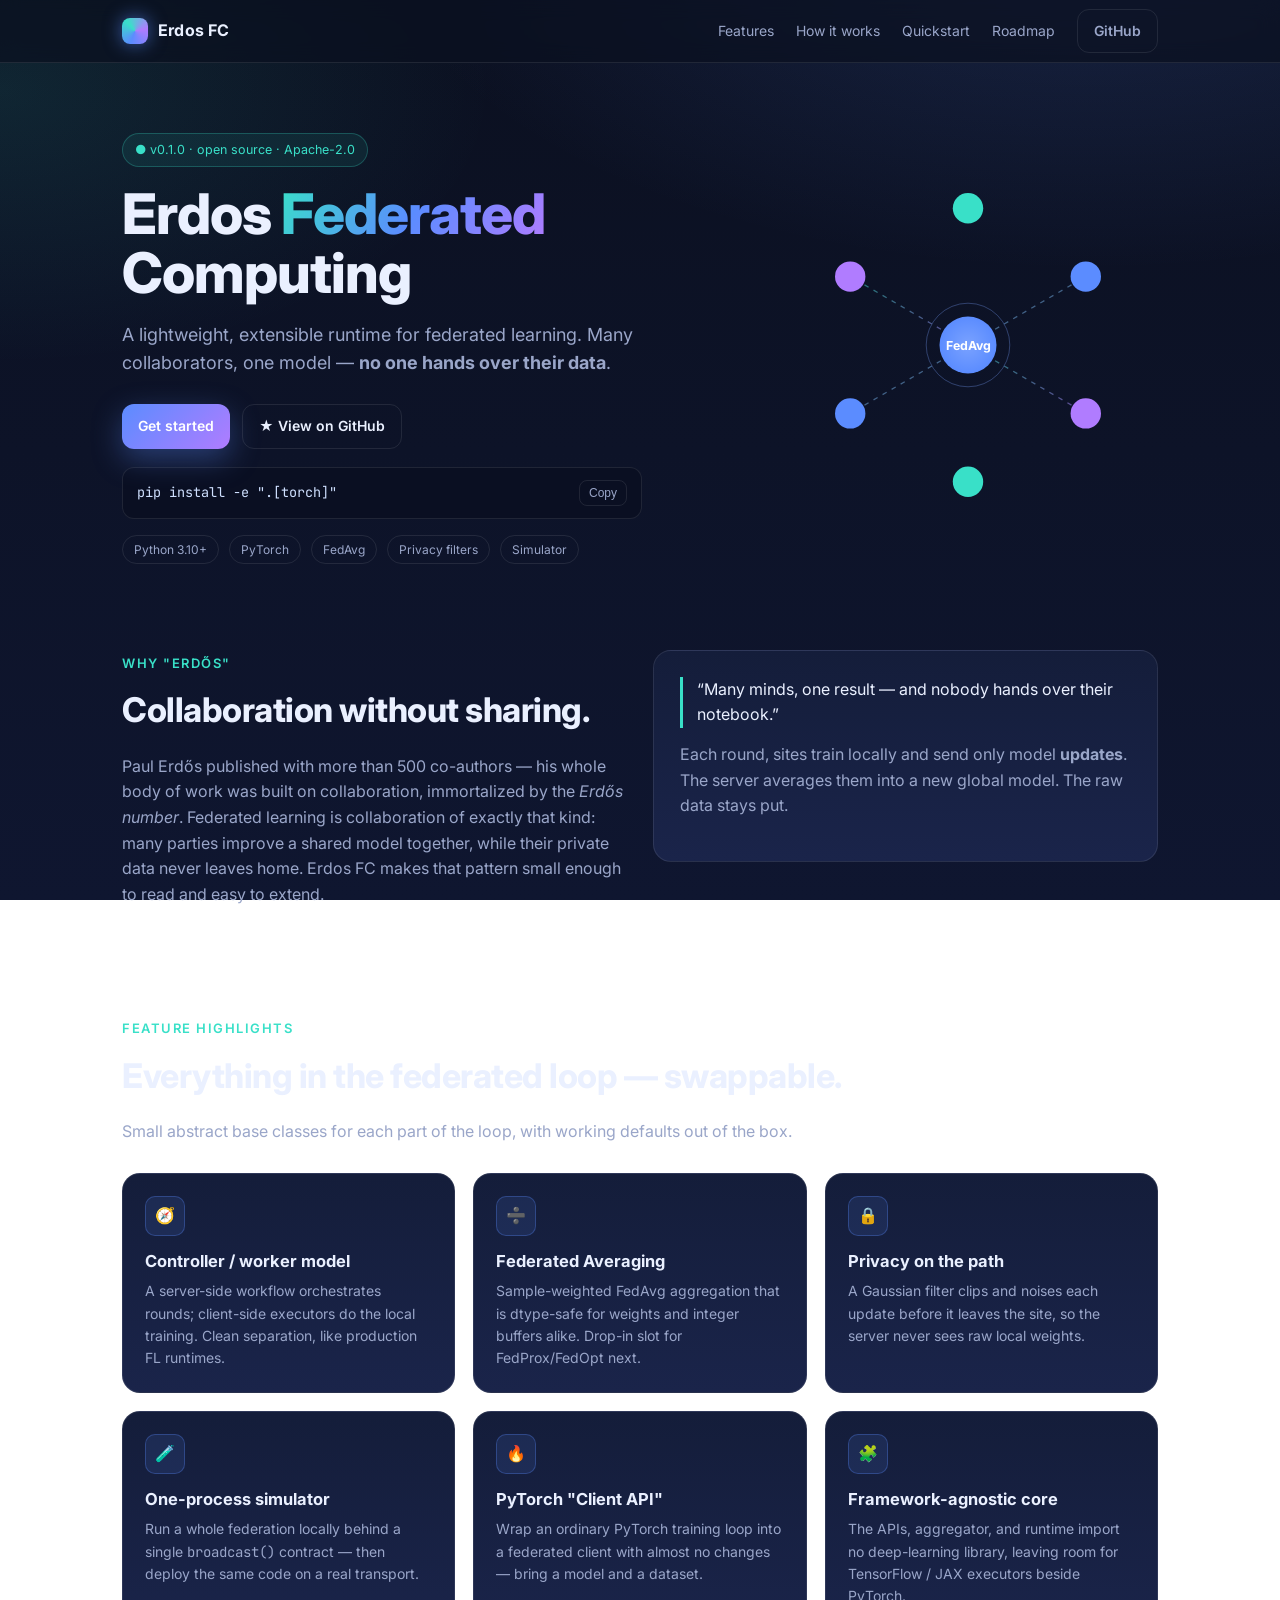
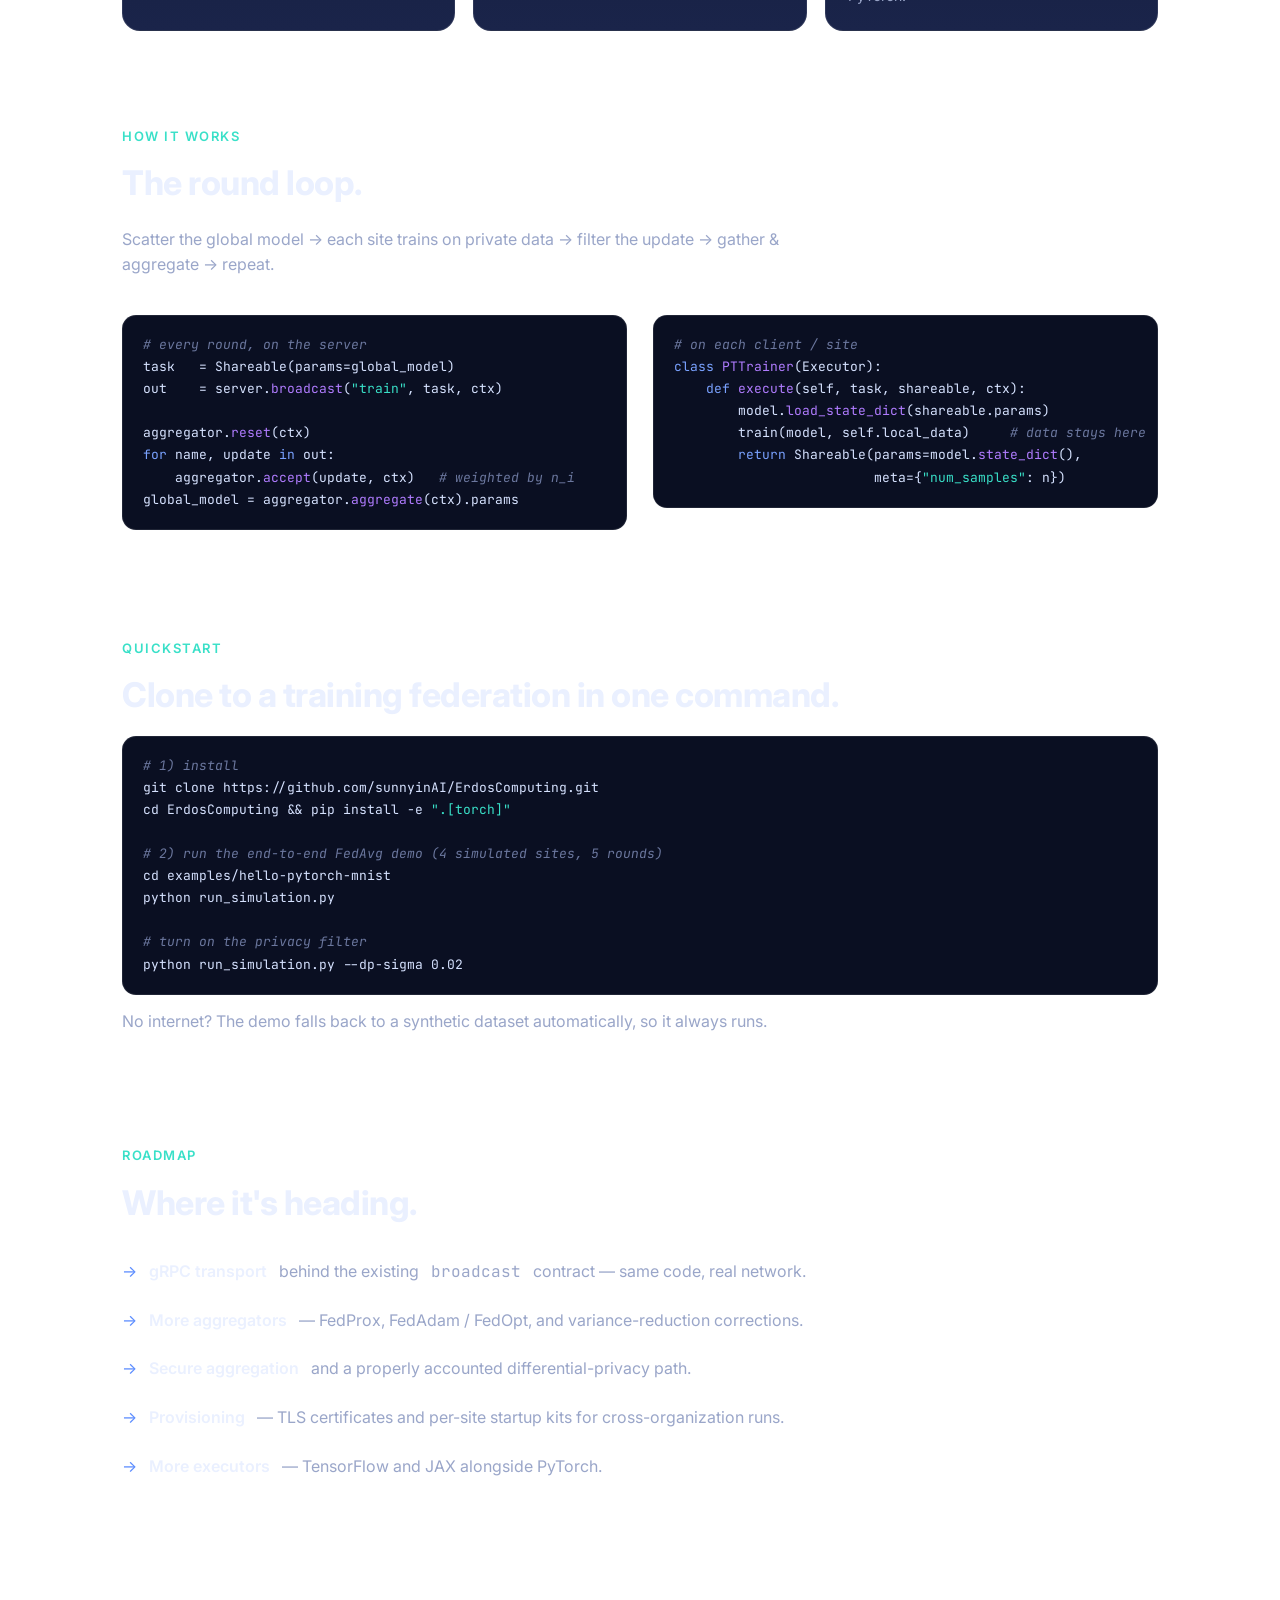
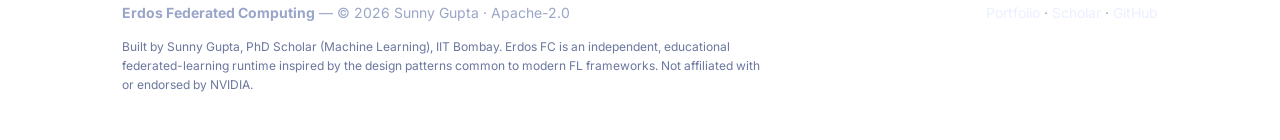
==== web/index.html @ 253ec5e4 "Erdos Federated Computing 0.1.0" ====
<!DOCTYPE html>
<html lang="en">
<head>
<meta charset="utf-8">
<meta name="viewport" content="width=device-width, initial-scale=1">
<title>Erdos Federated Computing — many collaborators, one model, no shared data</title>
<meta name="description" content="Erdos Federated Computing (EFC): a lightweight, extensible runtime for federated learning. By Sunny Gupta.">
<link rel="preconnect" href="https://fonts.googleapis.com">
<link rel="preconnect" href="https://fonts.gstatic.com" crossorigin>
<link href="https://fonts.googleapis.com/css2?family=Inter:wght@300;400;500;600;700;800&family=JetBrains+Mono:wght@400;500&display=swap" rel="stylesheet">
<style>
  :root{
    --bg:#0b1020; --bg2:#0f1630; --panel:#141d3a; --panel2:#1a244a;
    --ink:#eaf0ff; --muted:#9aa6c9; --line:rgba(255,255,255,.09);
    --accent:#5b8cff; --accent2:#39e0c8; --accent3:#b07cff;
    --radius:18px; --maxw:1080px;
  }
  *{box-sizing:border-box}
  html{scroll-behavior:smooth}
  body{
    margin:0; font-family:Inter,system-ui,-apple-system,Segoe UI,Roboto,sans-serif;
    color:var(--ink); line-height:1.6;
    background:
      radial-gradient(1200px 600px at 85% -10%, rgba(91,140,255,.18), transparent 60%),
      radial-gradient(900px 500px at 0% 10%, rgba(57,224,200,.10), transparent 55%),
      linear-gradient(180deg,var(--bg),var(--bg2));
    background-attachment:fixed;
  }
  a{color:inherit;text-decoration:none}
  .wrap{max-width:var(--maxw);margin:0 auto;padding:0 22px}
  code,kbd,pre{font-family:"JetBrains Mono",ui-monospace,SFMono-Regular,Menlo,monospace}

  /* nav */
  nav{position:sticky;top:0;z-index:20;backdrop-filter:blur(10px);
      background:rgba(11,16,32,.7);border-bottom:1px solid var(--line)}
  .nav{display:flex;align-items:center;justify-content:space-between;height:62px}
  .brand{display:flex;align-items:center;gap:10px;font-weight:700;letter-spacing:.2px}
  .brand .dot{width:26px;height:26px;border-radius:8px;
     background:conic-gradient(from 200deg,var(--accent),var(--accent2),var(--accent3),var(--accent));
     box-shadow:0 0 18px rgba(91,140,255,.6)}
  .nav-links{display:flex;gap:22px;align-items:center;font-size:14px;color:var(--muted)}
  .nav-links a:hover{color:var(--ink)}
  .btn{display:inline-flex;align-items:center;gap:8px;padding:10px 16px;border-radius:12px;
     font-weight:600;font-size:14px;border:1px solid var(--line);transition:.18s;cursor:pointer}
  .btn.primary{background:linear-gradient(135deg,var(--accent),var(--accent3));border:none;color:#fff;
     box-shadow:0 10px 30px rgba(91,140,255,.35)}
  .btn.primary:hover{transform:translateY(-1px)}
  .btn.ghost:hover{background:var(--panel)}

  /* hero */
  header.hero{padding:70px 0 40px}
  .hero-grid{display:grid;grid-template-columns:1.15fr .85fr;gap:40px;align-items:center}
  .pill{display:inline-flex;align-items:center;gap:8px;font-size:12.5px;color:var(--accent2);
     background:rgba(57,224,200,.08);border:1px solid rgba(57,224,200,.25);padding:6px 12px;border-radius:999px}
  h1{font-size:clamp(34px,5.2vw,56px);line-height:1.05;margin:18px 0 10px;font-weight:800;letter-spacing:-1px}
  h1 .grad{background:linear-gradient(120deg,var(--accent2),var(--accent),var(--accent3));
     -webkit-background-clip:text;background-clip:text;color:transparent}
  .lede{font-size:18px;color:var(--muted);max-width:560px}
  .cta{display:flex;gap:12px;flex-wrap:wrap;margin:26px 0 18px}
  .install{display:flex;align-items:center;justify-content:space-between;gap:12px;
     background:#0a0f22;border:1px solid var(--line);border-radius:12px;padding:12px 14px;max-width:520px}
  .install code{color:#cfe0ff;font-size:13.5px}
  .install .copy{font-size:12px;color:var(--muted);border:1px solid var(--line);border-radius:8px;
     padding:5px 9px;cursor:pointer;background:transparent}
  .install .copy:hover{color:var(--ink);background:var(--panel)}
  .badges{display:flex;gap:10px;margin-top:16px;flex-wrap:wrap}
  .badge{font-size:12px;color:var(--muted);border:1px solid var(--line);border-radius:999px;padding:4px 11px}

  /* hero figure */
  .figure{position:relative;aspect-ratio:1/1;max-width:380px;margin-left:auto;width:100%}
  .figure svg{width:100%;height:100%}
  .node-c{fill:var(--accent)}
  .pulse{transform-origin:center;animation:pulse 3.2s ease-in-out infinite}
  @keyframes pulse{0%,100%{opacity:.35}50%{opacity:1}}
  .edge{stroke:url(#eg);stroke-width:1.4;opacity:.5;stroke-dasharray:5 6;animation:flow 7s linear infinite}
  @keyframes flow{to{stroke-dashoffset:-110}}

  /* sections */
  section{padding:46px 0}
  .eyebrow{color:var(--accent2);font-weight:600;font-size:13px;letter-spacing:1.5px;text-transform:uppercase}
  h2{font-size:clamp(24px,3.4vw,34px);margin:8px 0 6px;font-weight:750;letter-spacing:-.5px}
  .sub{color:var(--muted);max-width:680px}

  .grid{display:grid;grid-template-columns:repeat(3,1fr);gap:18px;margin-top:28px}
  .card{background:linear-gradient(180deg,var(--panel),var(--panel2));border:1px solid var(--line);
     border-radius:var(--radius);padding:22px;transition:.18s}
  .card:hover{transform:translateY(-3px);border-color:rgba(91,140,255,.4)}
  .card .ic{width:40px;height:40px;border-radius:10px;display:grid;place-items:center;margin-bottom:12px;
     background:rgba(91,140,255,.12);border:1px solid rgba(91,140,255,.3)}
  .card h3{margin:0 0 6px;font-size:16.5px}
  .card p{margin:0;color:var(--muted);font-size:14px}

  pre{background:#0a0f22;border:1px solid var(--line);border-radius:14px;padding:18px 20px;overflow:auto;
     font-size:13px;line-height:1.7;color:#d6e2ff}
  .tok-k{color:#7aa2ff}.tok-s{color:#39e0c8}.tok-c{color:#6b779e;font-style:italic}.tok-f{color:#b07cff}

  .two{display:grid;grid-template-columns:1fr 1fr;gap:26px;align-items:start}
  .why{background:linear-gradient(180deg,var(--panel),var(--panel2));border:1px solid var(--line);
     border-radius:var(--radius);padding:26px}
  .why blockquote{margin:0;border-left:3px solid var(--accent2);padding-left:14px;color:var(--ink);font-size:16px}

  ul.road{list-style:none;padding:0;margin:18px 0 0}
  ul.road li{padding:11px 0;border-bottom:1px solid var(--line);color:var(--muted);display:flex;gap:12px}
  ul.road li b{color:var(--ink);font-weight:600}
  ul.road li::before{content:"→";color:var(--accent)}

  footer{border-top:1px solid var(--line);padding:34px 0;margin-top:30px;color:var(--muted);font-size:14px}
  .foot{display:flex;justify-content:space-between;gap:18px;flex-wrap:wrap;align-items:center}
  .foot a{color:var(--ink);border-bottom:1px solid transparent}
  .foot a:hover{border-color:var(--accent)}
  .disclaimer{font-size:12px;color:#6b779e;margin-top:12px;max-width:640px}

  @media(max-width:820px){
    .hero-grid{grid-template-columns:1fr}.figure{order:-1;max-width:300px;margin:0 auto}
    .grid{grid-template-columns:1fr 1fr}.two{grid-template-columns:1fr}.nav-links a:not(.btn){display:none}
  }
  @media(max-width:520px){.grid{grid-template-columns:1fr}}
</style>
</head>
<body>

<nav><div class="wrap nav">
  <a class="brand" href="#top"><span class="dot"></span> Erdos&nbsp;FC</a>
  <div class="nav-links">
    <a href="#features">Features</a>
    <a href="#how">How it works</a>
    <a href="#start">Quickstart</a>
    <a href="#roadmap">Roadmap</a>
    <a class="btn ghost" href="https://github.com/sunnyinAI/ErdosComputing" target="_blank" rel="noopener">GitHub</a>
  </div>
</div></nav>

<a id="top"></a>
<header class="hero"><div class="wrap hero-grid">
  <div>
    <span class="pill">● v0.1.0 · open source · Apache-2.0</span>
    <h1>Erdos <span class="grad">Federated</span> Computing</h1>
    <p class="lede">A lightweight, extensible runtime for federated learning.
       Many collaborators, one model — <strong>no one hands over their data</strong>.</p>
    <div class="cta">
      <a class="btn primary" href="#start">Get started</a>
      <a class="btn ghost" href="https://github.com/sunnyinAI/ErdosComputing" target="_blank" rel="noopener">★ View on GitHub</a>
    </div>
    <div class="install">
      <code id="cmd">pip install -e ".[torch]"</code>
      <button class="copy" onclick="copyCmd()">Copy</button>
    </div>
    <div class="badges">
      <span class="badge">Python 3.10+</span>
      <span class="badge">PyTorch</span>
      <span class="badge">FedAvg</span>
      <span class="badge">Privacy filters</span>
      <span class="badge">Simulator</span>
    </div>
  </div>

  <div class="figure" aria-hidden="true">
    <svg viewBox="0 0 400 400">
      <defs>
        <linearGradient id="eg" x1="0" y1="0" x2="1" y2="1">
          <stop offset="0" stop-color="#39e0c8"/><stop offset="1" stop-color="#b07cff"/>
        </linearGradient>
        <radialGradient id="srv" cx="50%" cy="50%" r="50%">
          <stop offset="0" stop-color="#7aa2ff"/><stop offset="1" stop-color="#5b8cff"/>
        </radialGradient>
      </defs>
      <!-- edges from clients to server -->
      <g class="edges">
        <line class="edge" x1="200" y1="200" x2="200" y2="56"/>
        <line class="edge" x1="200" y1="200" x2="324" y2="128"/>
        <line class="edge" x1="200" y1="200" x2="324" y2="272"/>
        <line class="edge" x1="200" y1="200" x2="200" y2="344"/>
        <line class="edge" x1="200" y1="200" x2="76"  y2="272"/>
        <line class="edge" x1="200" y1="200" x2="76"  y2="128"/>
      </g>
      <!-- client nodes -->
      <g>
        <circle class="pulse" cx="200" cy="56"  r="16" fill="#39e0c8"/>
        <circle class="pulse" cx="324" cy="128" r="16" fill="#5b8cff" style="animation-delay:.5s"/>
        <circle class="pulse" cx="324" cy="272" r="16" fill="#b07cff" style="animation-delay:1s"/>
        <circle class="pulse" cx="200" cy="344" r="16" fill="#39e0c8" style="animation-delay:1.5s"/>
        <circle class="pulse" cx="76"  cy="272" r="16" fill="#5b8cff" style="animation-delay:2s"/>
        <circle class="pulse" cx="76"  cy="128" r="16" fill="#b07cff" style="animation-delay:2.5s"/>
      </g>
      <!-- server node -->
      <circle cx="200" cy="200" r="30" fill="url(#srv)"/>
      <circle cx="200" cy="200" r="44" fill="none" stroke="#7aa2ff" stroke-opacity=".35"/>
      <text x="200" y="205" text-anchor="middle" font-size="13" fill="#fff" font-family="Inter" font-weight="700">FedAvg</text>
    </svg>
  </div>
</div></header>

<section id="why"><div class="wrap two">
  <div>
    <span class="eyebrow">Why "Erdős"</span>
    <h2>Collaboration without sharing.</h2>
    <p class="sub">Paul Erdős published with more than 500 co-authors — his whole
    body of work was built on collaboration, immortalized by the <em>Erdős
    number</em>. Federated learning is collaboration of exactly that kind:
    many parties improve a shared model together, while their private data never
    leaves home. Erdos&nbsp;FC makes that pattern small enough to read and easy
    to extend.</p>
  </div>
  <div class="why">
    <blockquote>“Many minds, one result — and nobody hands over their notebook.”</blockquote>
    <p class="sub" style="margin-top:14px">Each round, sites train locally and send
    only model <strong>updates</strong>. The server averages them into a new
    global model. The raw data stays put.</p>
  </div>
</div></section>

<section id="features"><div class="wrap">
  <span class="eyebrow">Feature highlights</span>
  <h2>Everything in the federated loop — swappable.</h2>
  <p class="sub">Small abstract base classes for each part of the loop, with working defaults out of the box.</p>
  <div class="grid">
    <div class="card"><div class="ic">🧭</div><h3>Controller / worker model</h3>
      <p>A server-side workflow orchestrates rounds; client-side executors do the local training. Clean separation, like production FL runtimes.</p></div>
    <div class="card"><div class="ic">➗</div><h3>Federated Averaging</h3>
      <p>Sample-weighted FedAvg aggregation that is dtype-safe for weights and integer buffers alike. Drop-in slot for FedProx/FedOpt next.</p></div>
    <div class="card"><div class="ic">🔒</div><h3>Privacy on the path</h3>
      <p>A Gaussian filter clips and noises each update before it leaves the site, so the server never sees raw local weights.</p></div>
    <div class="card"><div class="ic">🧪</div><h3>One-process simulator</h3>
      <p>Run a whole federation locally behind a single <code>broadcast()</code> contract — then deploy the same code on a real transport.</p></div>
    <div class="card"><div class="ic">🔥</div><h3>PyTorch "Client API"</h3>
      <p>Wrap an ordinary PyTorch training loop into a federated client with almost no changes — bring a model and a dataset.</p></div>
    <div class="card"><div class="ic">🧩</div><h3>Framework-agnostic core</h3>
      <p>The APIs, aggregator, and runtime import no deep-learning library, leaving room for TensorFlow / JAX executors beside PyTorch.</p></div>
  </div>
</div></section>

<section id="how"><div class="wrap">
  <span class="eyebrow">How it works</span>
  <h2>The round loop.</h2>
  <p class="sub">Scatter the global model → each site trains on private data → filter the update → gather &amp; aggregate → repeat.</p>
  <div class="two" style="margin-top:24px">
    <pre><span class="tok-c"># every round, on the server</span>
task   = Shareable(params=global_model)
out    = server.<span class="tok-f">broadcast</span>(<span class="tok-s">"train"</span>, task, ctx)

aggregator.<span class="tok-f">reset</span>(ctx)
<span class="tok-k">for</span> name, update <span class="tok-k">in</span> out:
    aggregator.<span class="tok-f">accept</span>(update, ctx)   <span class="tok-c"># weighted by n_i</span>
global_model = aggregator.<span class="tok-f">aggregate</span>(ctx).params</pre>
    <pre><span class="tok-c"># on each client / site</span>
<span class="tok-k">class</span> <span class="tok-f">PTTrainer</span>(Executor):
    <span class="tok-k">def</span> <span class="tok-f">execute</span>(self, task, shareable, ctx):
        model.<span class="tok-f">load_state_dict</span>(shareable.params)
        train(model, self.local_data)     <span class="tok-c"># data stays here</span>
        <span class="tok-k">return</span> Shareable(params=model.<span class="tok-f">state_dict</span>(),
                         meta={<span class="tok-s">"num_samples"</span>: n})</pre>
  </div>
</div></section>

<section id="start"><div class="wrap">
  <span class="eyebrow">Quickstart</span>
  <h2>Clone to a training federation in one command.</h2>
  <pre><span class="tok-c"># 1) install</span>
git clone https://github.com/sunnyinAI/ErdosComputing.git
cd ErdosComputing && pip install -e <span class="tok-s">".[torch]"</span>

<span class="tok-c"># 2) run the end-to-end FedAvg demo (4 simulated sites, 5 rounds)</span>
cd examples/hello-pytorch-mnist
python run_simulation.py

<span class="tok-c"># turn on the privacy filter</span>
python run_simulation.py --dp-sigma 0.02</pre>
  <p class="sub" style="margin-top:14px">No internet? The demo falls back to a synthetic dataset automatically, so it always runs.</p>
</div></section>

<section id="roadmap"><div class="wrap">
  <span class="eyebrow">Roadmap</span>
  <h2>Where it's heading.</h2>
  <ul class="road">
    <li><b>gRPC transport</b> behind the existing <code>broadcast</code> contract — same code, real network.</li>
    <li><b>More aggregators</b> — FedProx, FedAdam / FedOpt, and variance-reduction corrections.</li>
    <li><b>Secure aggregation</b> and a properly accounted differential-privacy path.</li>
    <li><b>Provisioning</b> — TLS certificates and per-site startup kits for cross-organization runs.</li>
    <li><b>More executors</b> — TensorFlow and JAX alongside PyTorch.</li>
  </ul>
</div></section>

<footer><div class="wrap">
  <div class="foot">
    <div><strong>Erdos Federated Computing</strong> — © 2026 Sunny Gupta · Apache-2.0</div>
    <div>
      <a href="https://sunnyinai.github.io" target="_blank" rel="noopener">Portfolio</a> ·
      <a href="https://scholar.google.com/citations?user=-I-B6DgAAAAJ&hl=en" target="_blank" rel="noopener">Scholar</a> ·
      <a href="https://github.com/sunnyinAI" target="_blank" rel="noopener">GitHub</a>
    </div>
  </div>
  <p class="disclaimer">Built by Sunny Gupta, PhD Scholar (Machine Learning), IIT Bombay.
  Erdos&nbsp;FC is an independent, educational federated-learning runtime inspired by the
  design patterns common to modern FL frameworks. Not affiliated with or endorsed by NVIDIA.</p>
</div></footer>

<script>
  function copyCmd(){
    var t=document.getElementById('cmd').innerText;
    navigator.clipboard&&navigator.clipboard.writeText(t);
    var b=event.target; var o=b.innerText; b.innerText='Copied ✓';
    setTimeout(function(){b.innerText=o;},1400);
  }
</script>
</body>
</html>
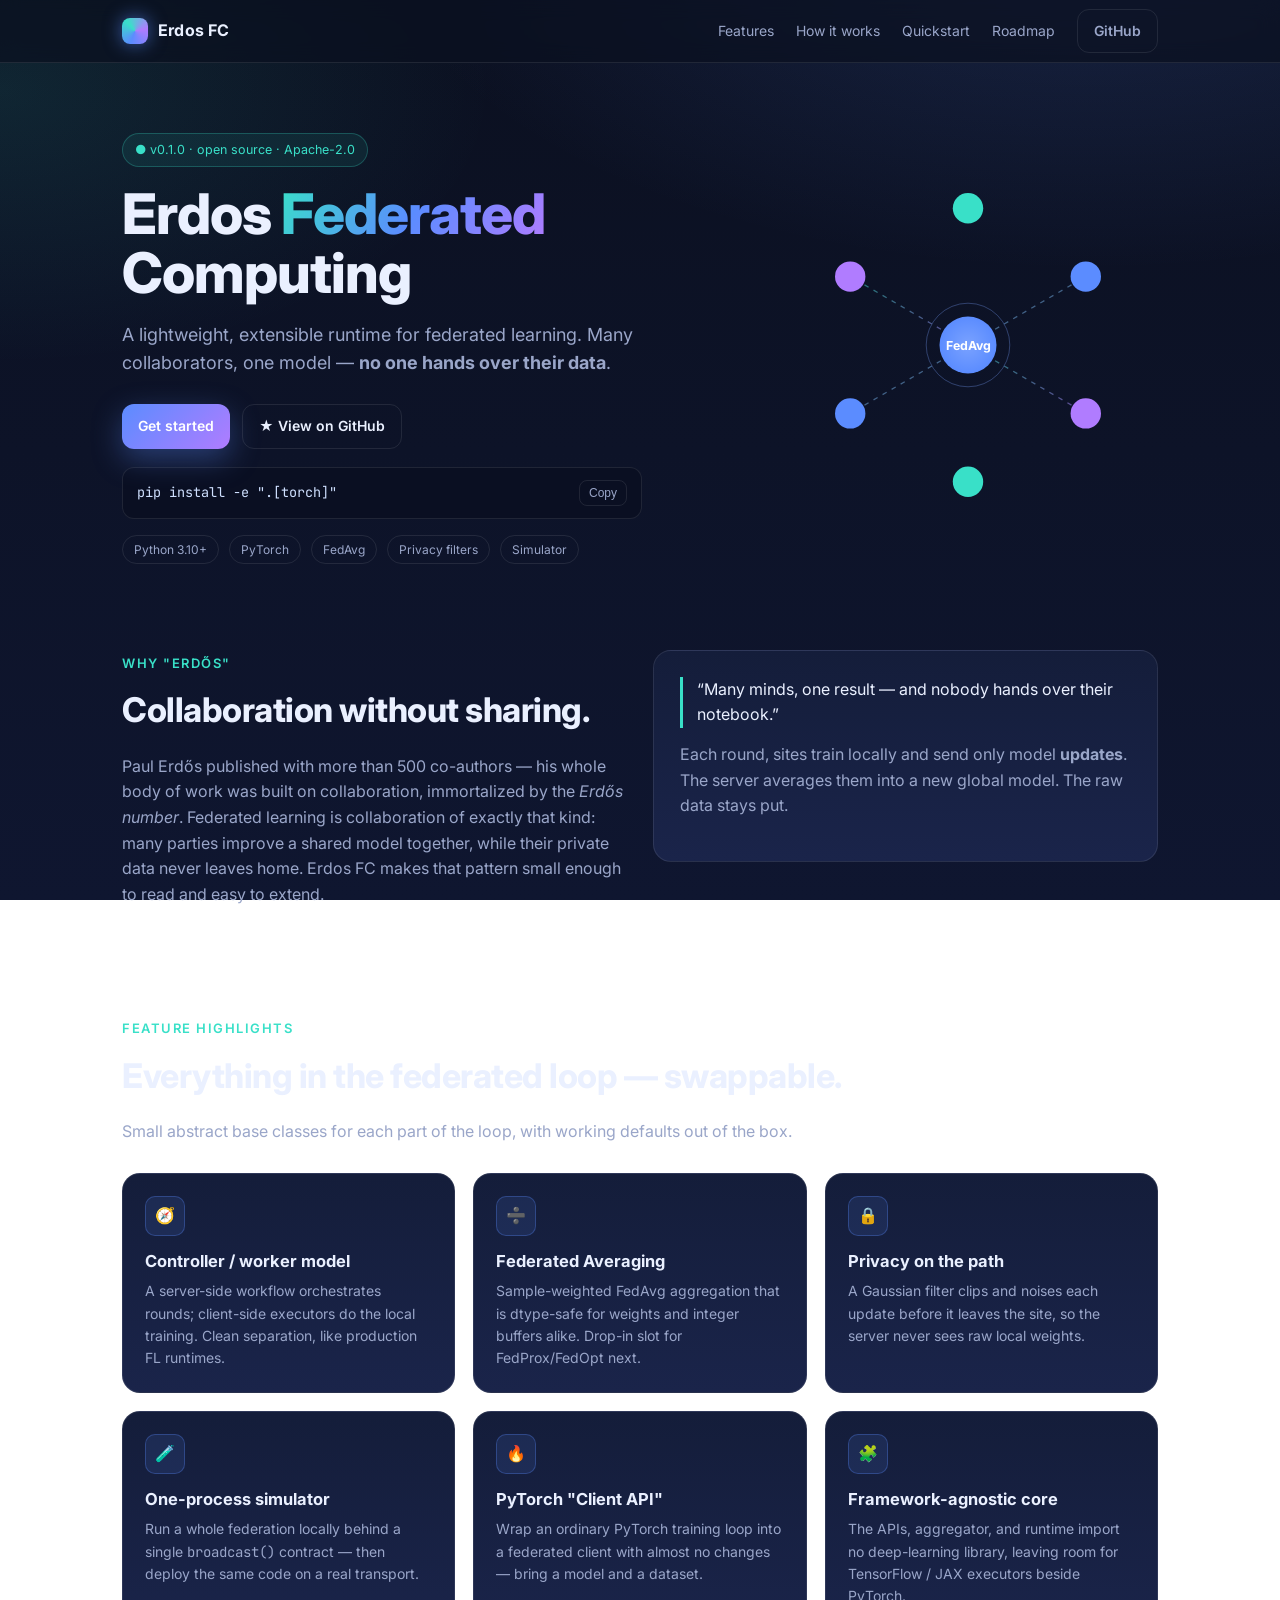
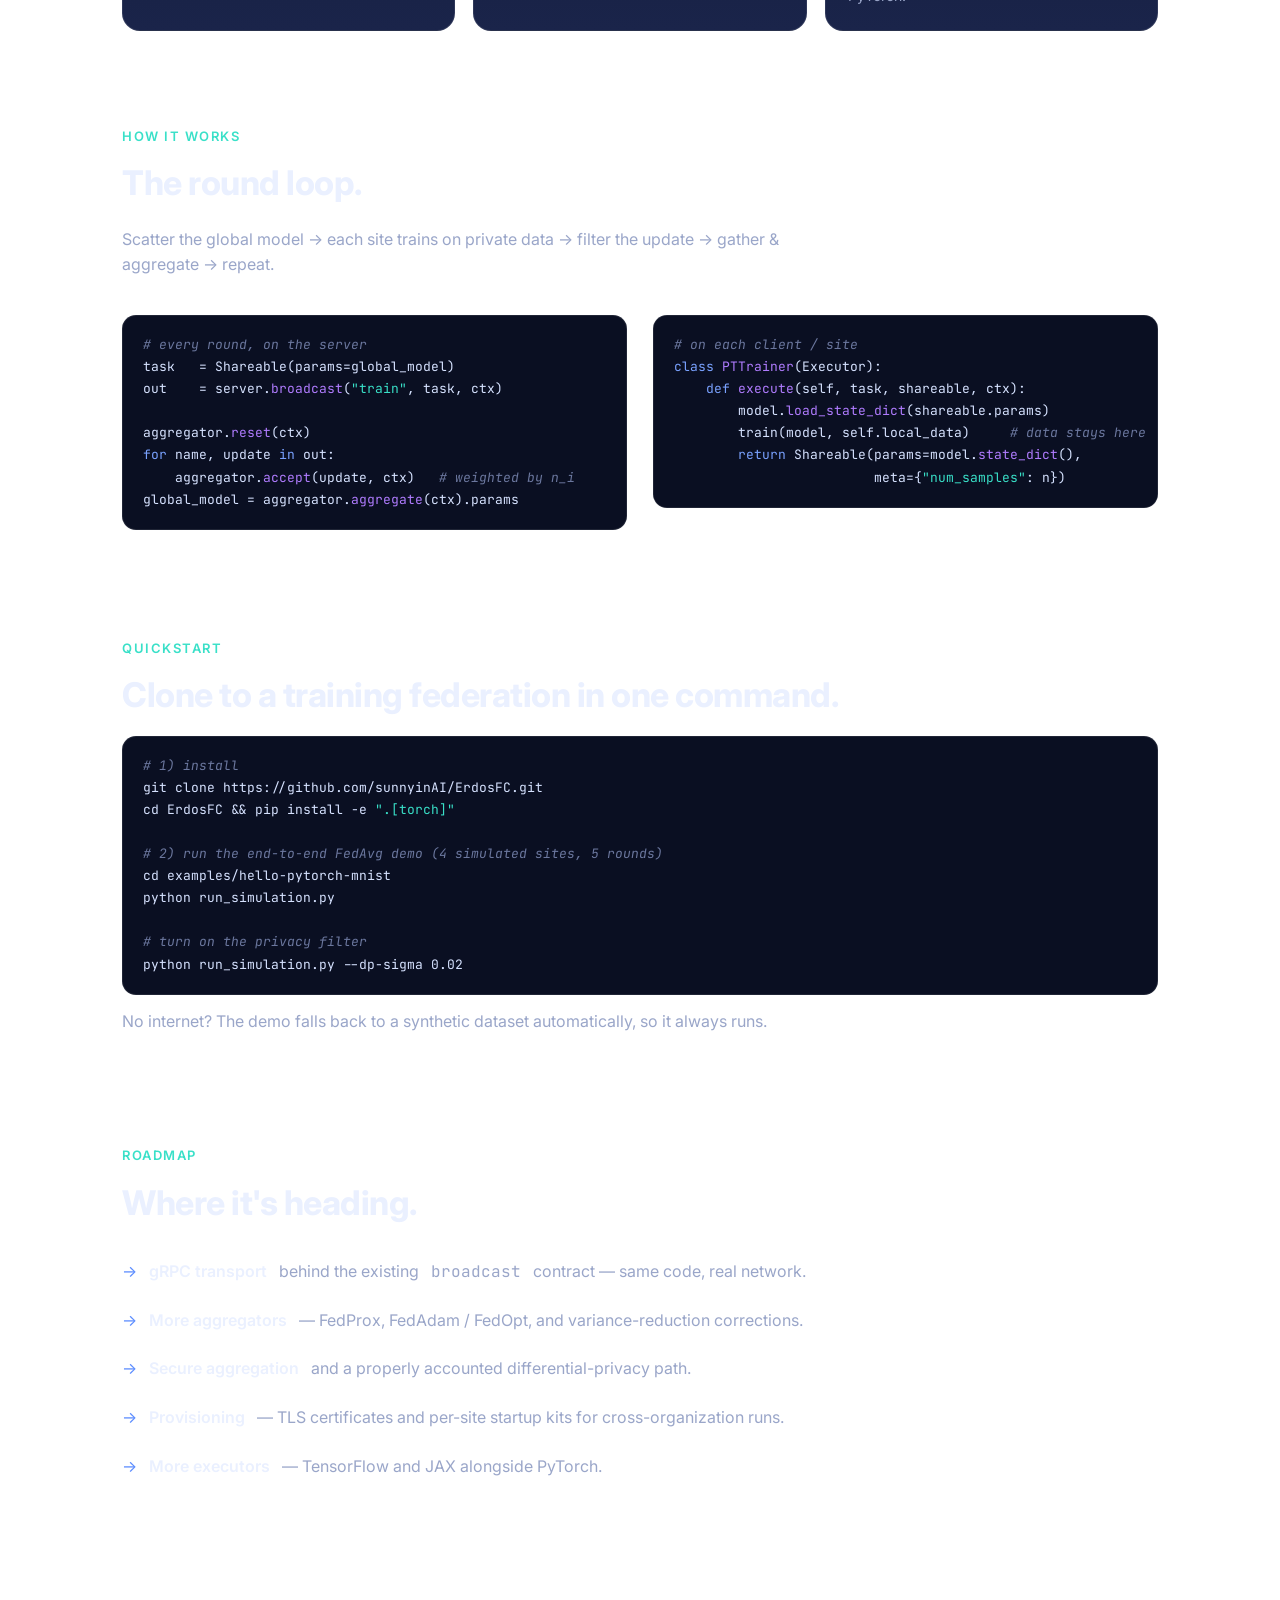
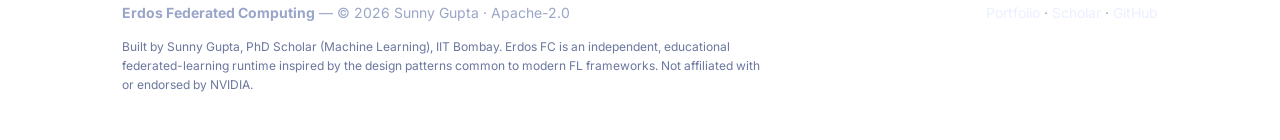
==== commit cc054e65: "Rebrand: ErdosFC umbrella with ErdosFL + Erdos-FAI Restructure the repo as ErdosFC (Erdos Federated " ====
--- a/web/index.html
+++ b/web/index.html
@@ -126,7 +126,7 @@
     <a href="#how">How it works</a>
     <a href="#start">Quickstart</a>
     <a href="#roadmap">Roadmap</a>
-    <a class="btn ghost" href="https://github.com/sunnyinAI/ErdosComputing" target="_blank" rel="noopener">GitHub</a>
+    <a class="btn ghost" href="https://github.com/sunnyinAI/ErdosFC" target="_blank" rel="noopener">GitHub</a>
   </div>
 </div></nav>
 
@@ -139,7 +139,7 @@
        Many collaborators, one model — <strong>no one hands over their data</strong>.</p>
     <div class="cta">
       <a class="btn primary" href="#start">Get started</a>
-      <a class="btn ghost" href="https://github.com/sunnyinAI/ErdosComputing" target="_blank" rel="noopener">★ View on GitHub</a>
+      <a class="btn ghost" href="https://github.com/sunnyinAI/ErdosFC" target="_blank" rel="noopener">★ View on GitHub</a>
     </div>
     <div class="install">
       <code id="cmd">pip install -e ".[torch]"</code>
@@ -256,8 +256,8 @@
   <span class="eyebrow">Quickstart</span>
   <h2>Clone to a training federation in one command.</h2>
   <pre><span class="tok-c"># 1) install</span>
-git clone https://github.com/sunnyinAI/ErdosComputing.git
-cd ErdosComputing && pip install -e <span class="tok-s">".[torch]"</span>
+git clone https://github.com/sunnyinAI/ErdosFC.git
+cd ErdosFC && pip install -e <span class="tok-s">".[torch]"</span>
 
 <span class="tok-c"># 2) run the end-to-end FedAvg demo (4 simulated sites, 5 rounds)</span>
 cd examples/hello-pytorch-mnist
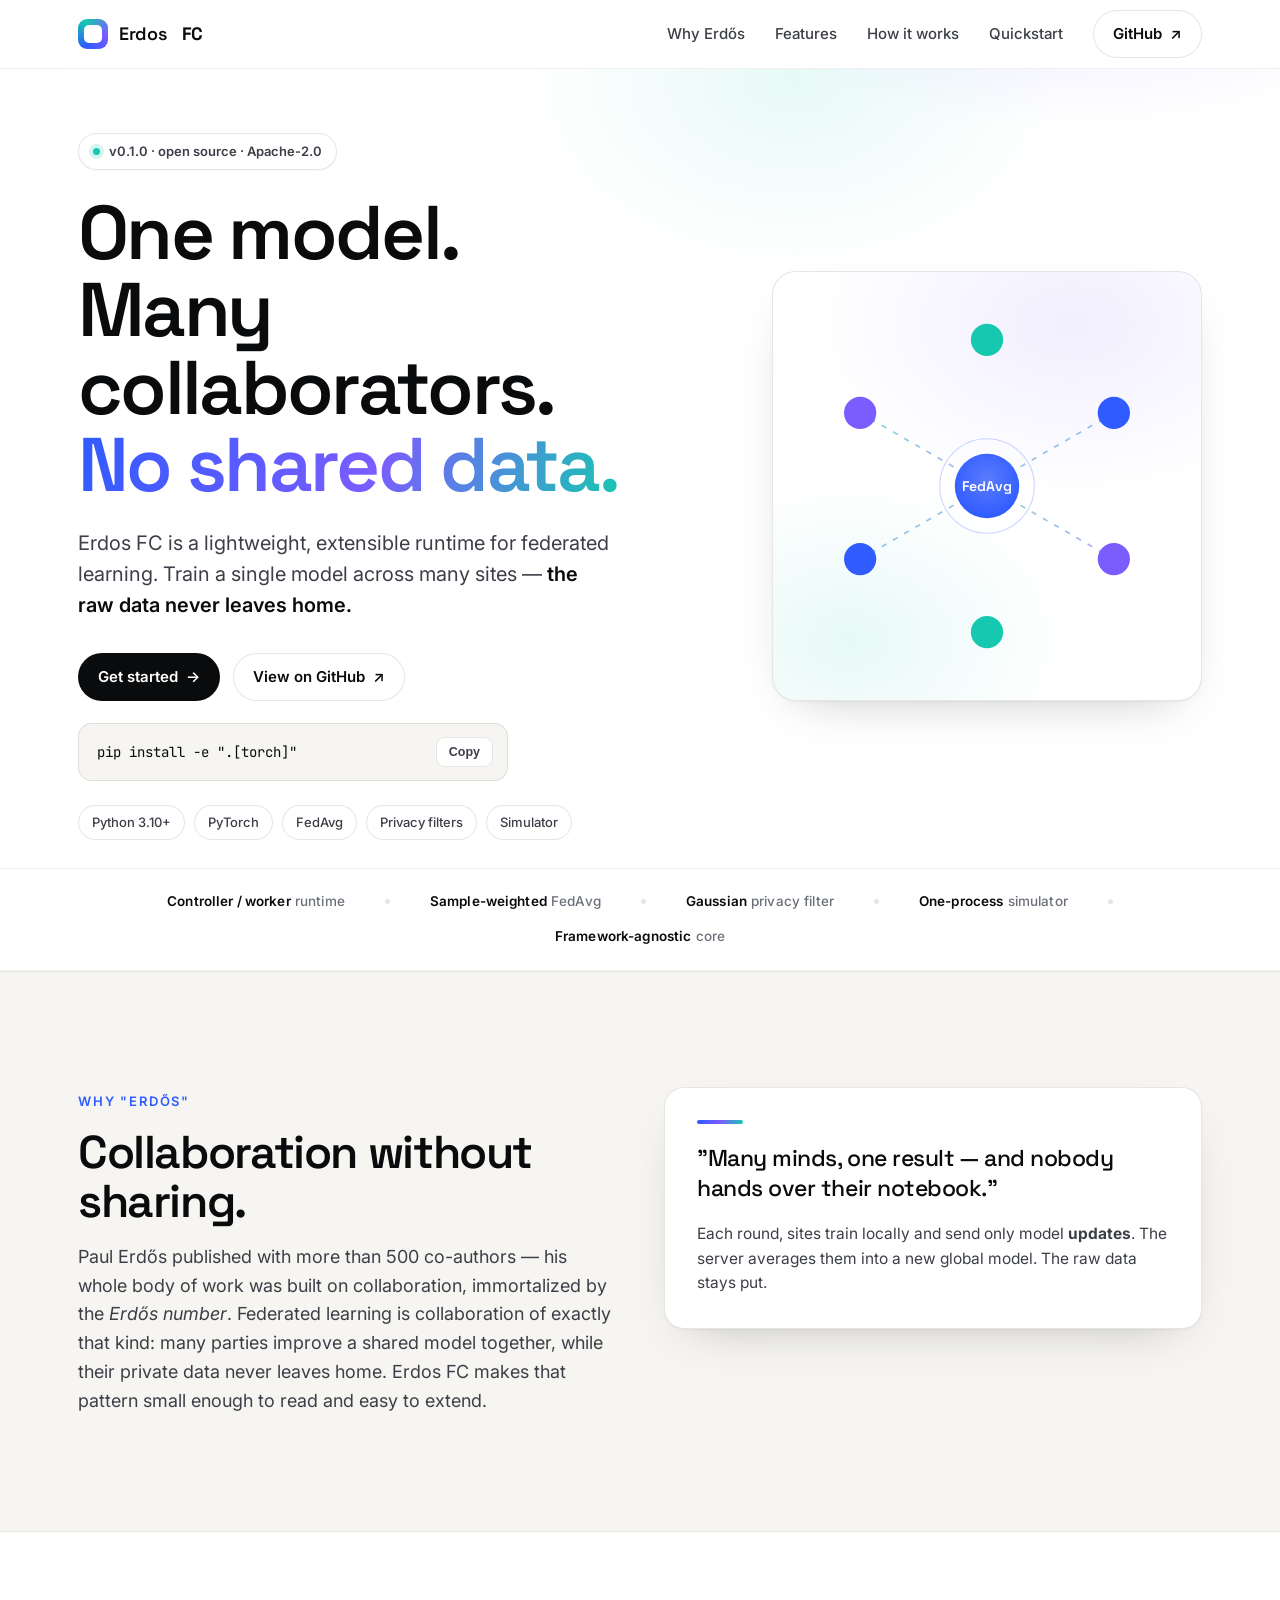
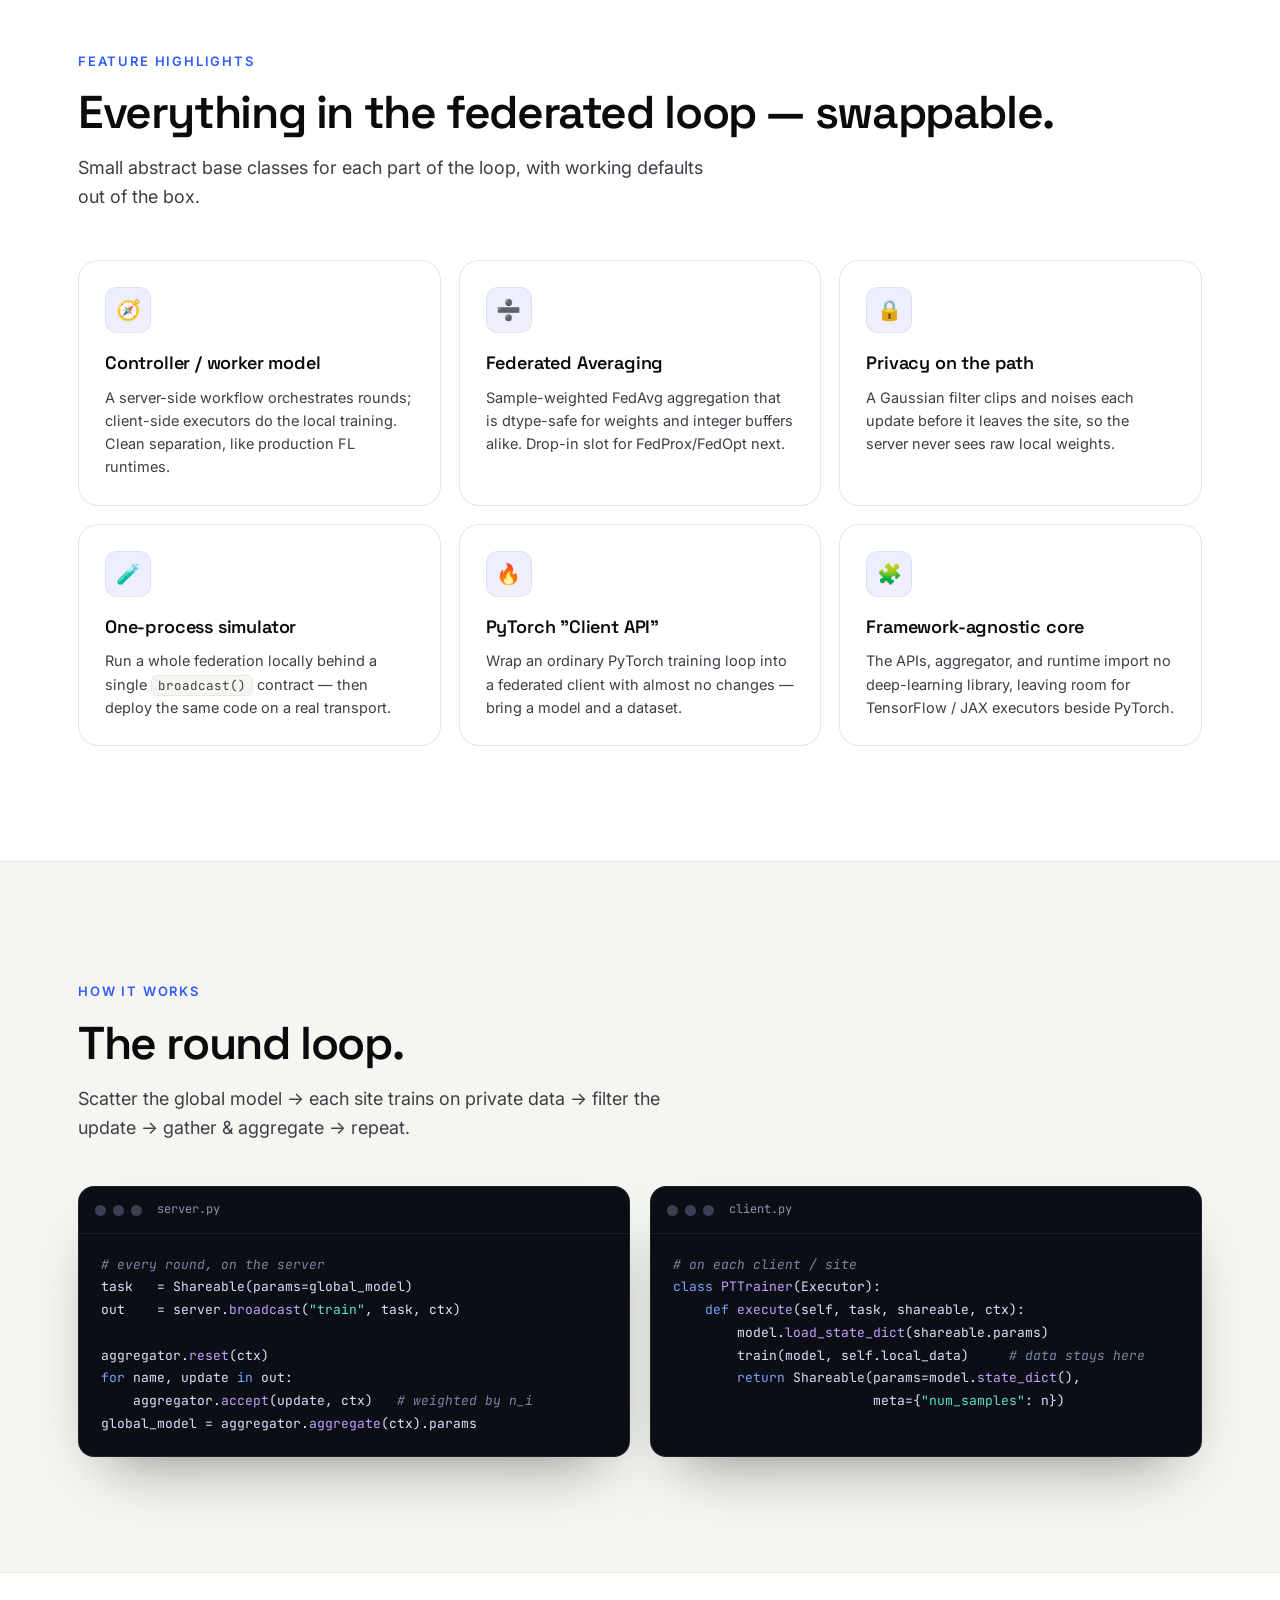
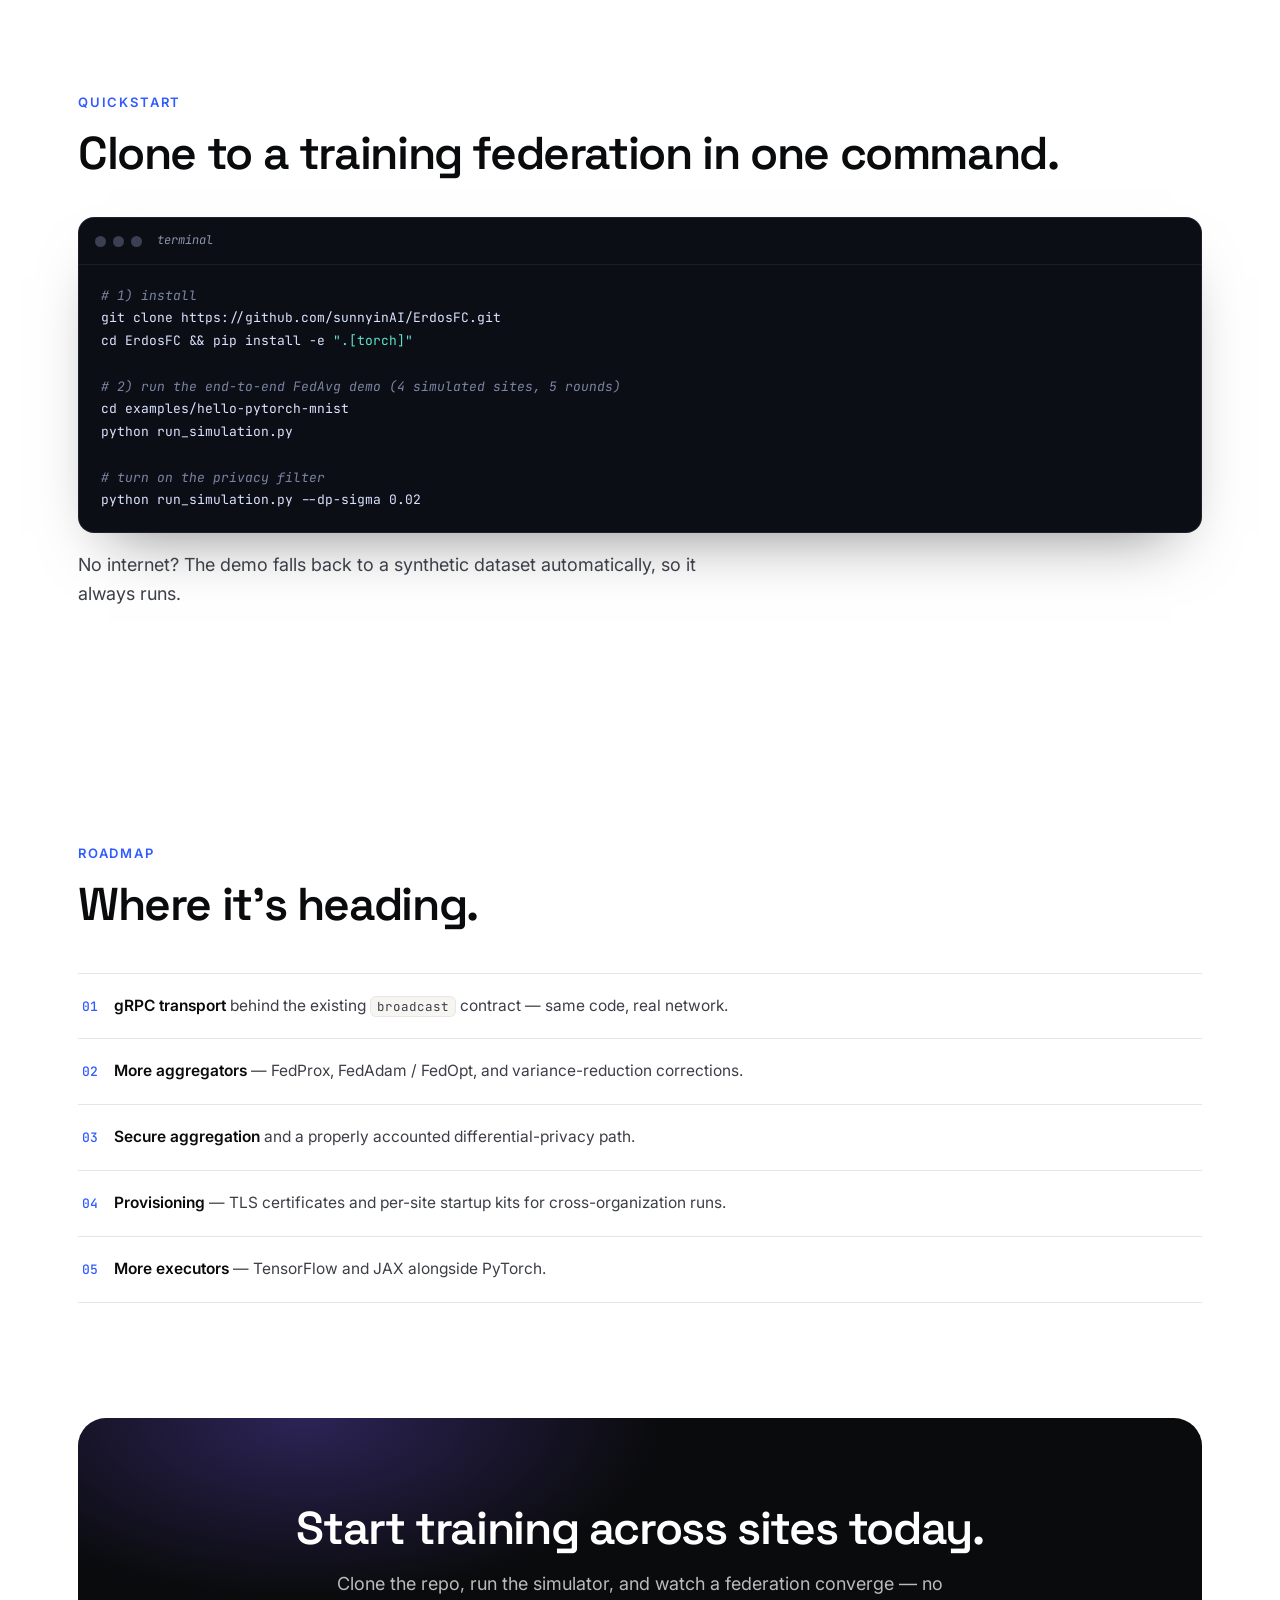
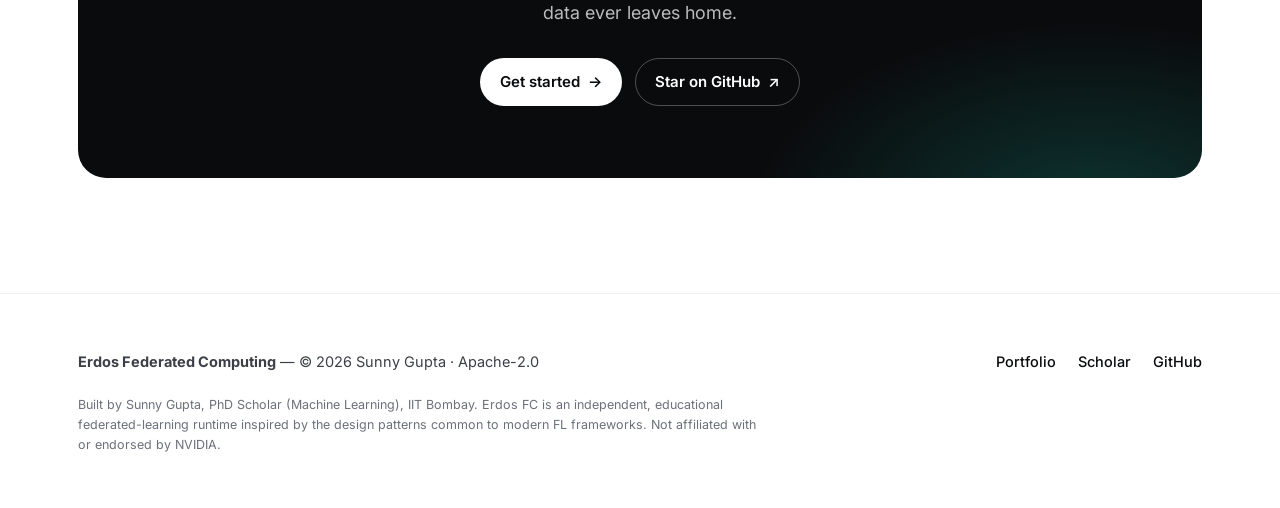
==== commit ab4b65b5: "Redesign both sites: light, Owkin-inspired design system Rebuild the Erdos FC and Erdos-FAI landing " ====
--- a/web/index.html
+++ b/web/index.html
@@ -4,142 +4,203 @@
 <meta charset="utf-8">
 <meta name="viewport" content="width=device-width, initial-scale=1">
 <title>Erdos Federated Computing — many collaborators, one model, no shared data</title>
-<meta name="description" content="Erdos Federated Computing (EFC): a lightweight, extensible runtime for federated learning. By Sunny Gupta.">
+<meta name="description" content="Erdos Federated Computing (EFC): a lightweight, extensible runtime for federated learning. Train one model across many sites — the raw data never leaves home. By Sunny Gupta.">
 <link rel="preconnect" href="https://fonts.googleapis.com">
 <link rel="preconnect" href="https://fonts.gstatic.com" crossorigin>
-<link href="https://fonts.googleapis.com/css2?family=Inter:wght@300;400;500;600;700;800&family=JetBrains+Mono:wght@400;500&display=swap" rel="stylesheet">
+<link href="https://fonts.googleapis.com/css2?family=Inter:wght@400;500;600;700&family=Space+Grotesk:wght@400;500;600;700&family=JetBrains+Mono:wght@400;500&display=swap" rel="stylesheet">
 <style>
   :root{
-    --bg:#0b1020; --bg2:#0f1630; --panel:#141d3a; --panel2:#1a244a;
-    --ink:#eaf0ff; --muted:#9aa6c9; --line:rgba(255,255,255,.09);
-    --accent:#5b8cff; --accent2:#39e0c8; --accent3:#b07cff;
-    --radius:18px; --maxw:1080px;
+    --bg:#ffffff; --paper:#f6f5f1; --paper2:#efeee9;
+    --ink:#0a0b0d; --ink2:#3c3f47; --muted:#6c707a;
+    --line:rgba(10,11,13,.10); --line2:rgba(10,11,13,.06);
+    --code:#0c0e16; --code-ink:#dbe3ff;
+    --g1:#2f5bff; --g2:#7b5cff; --g3:#16c8b0;
+    --maxw:1180px; --radius:20px;
+    --shadow:0 1px 2px rgba(10,11,13,.04),0 18px 50px -28px rgba(10,11,13,.30);
   }
   *{box-sizing:border-box}
-  html{scroll-behavior:smooth}
+  html{scroll-behavior:smooth;-webkit-text-size-adjust:100%}
   body{
-    margin:0; font-family:Inter,system-ui,-apple-system,Segoe UI,Roboto,sans-serif;
-    color:var(--ink); line-height:1.6;
-    background:
-      radial-gradient(1200px 600px at 85% -10%, rgba(91,140,255,.18), transparent 60%),
-      radial-gradient(900px 500px at 0% 10%, rgba(57,224,200,.10), transparent 55%),
-      linear-gradient(180deg,var(--bg),var(--bg2));
-    background-attachment:fixed;
+    margin:0; background:var(--bg); color:var(--ink);
+    font-family:Inter,system-ui,-apple-system,"Segoe UI",Roboto,sans-serif;
+    line-height:1.6; font-size:17px; -webkit-font-smoothing:antialiased;
+    text-rendering:optimizeLegibility;
   }
   a{color:inherit;text-decoration:none}
-  .wrap{max-width:var(--maxw);margin:0 auto;padding:0 22px}
+  ::selection{background:rgba(47,91,255,.18)}
+  .wrap{max-width:var(--maxw);margin:0 auto;padding:0 28px}
   code,kbd,pre{font-family:"JetBrains Mono",ui-monospace,SFMono-Regular,Menlo,monospace}
-
-  /* nav */
-  nav{position:sticky;top:0;z-index:20;backdrop-filter:blur(10px);
-      background:rgba(11,16,32,.7);border-bottom:1px solid var(--line)}
-  .nav{display:flex;align-items:center;justify-content:space-between;height:62px}
-  .brand{display:flex;align-items:center;gap:10px;font-weight:700;letter-spacing:.2px}
-  .brand .dot{width:26px;height:26px;border-radius:8px;
-     background:conic-gradient(from 200deg,var(--accent),var(--accent2),var(--accent3),var(--accent));
-     box-shadow:0 0 18px rgba(91,140,255,.6)}
-  .nav-links{display:flex;gap:22px;align-items:center;font-size:14px;color:var(--muted)}
-  .nav-links a:hover{color:var(--ink)}
-  .btn{display:inline-flex;align-items:center;gap:8px;padding:10px 16px;border-radius:12px;
-     font-weight:600;font-size:14px;border:1px solid var(--line);transition:.18s;cursor:pointer}
-  .btn.primary{background:linear-gradient(135deg,var(--accent),var(--accent3));border:none;color:#fff;
-     box-shadow:0 10px 30px rgba(91,140,255,.35)}
-  .btn.primary:hover{transform:translateY(-1px)}
-  .btn.ghost:hover{background:var(--panel)}
-
-  /* hero */
-  header.hero{padding:70px 0 40px}
-  .hero-grid{display:grid;grid-template-columns:1.15fr .85fr;gap:40px;align-items:center}
-  .pill{display:inline-flex;align-items:center;gap:8px;font-size:12.5px;color:var(--accent2);
-     background:rgba(57,224,200,.08);border:1px solid rgba(57,224,200,.25);padding:6px 12px;border-radius:999px}
-  h1{font-size:clamp(34px,5.2vw,56px);line-height:1.05;margin:18px 0 10px;font-weight:800;letter-spacing:-1px}
-  h1 .grad{background:linear-gradient(120deg,var(--accent2),var(--accent),var(--accent3));
+  h1,h2,h3,.brand{font-family:"Space Grotesk",Inter,sans-serif}
+
+  /* ---------- nav ---------- */
+  nav{position:sticky;top:0;z-index:40;background:rgba(255,255,255,.72);
+      backdrop-filter:saturate(180%) blur(14px);border-bottom:1px solid var(--line2)}
+  .nav{display:flex;align-items:center;justify-content:space-between;height:68px}
+  .brand{display:flex;align-items:center;gap:11px;font-weight:600;font-size:18px;letter-spacing:-.02em}
+  .brand .mark{width:30px;height:30px;border-radius:9px;position:relative;overflow:hidden;
+     background:conic-gradient(from 210deg,var(--g1),var(--g3),var(--g2),var(--g1))}
+  .brand .mark::after{content:"";position:absolute;inset:6px;border-radius:5px;background:#fff}
+  .brand b{font-weight:700}
+  .nav-links{display:flex;gap:30px;align-items:center;font-size:15px;color:var(--ink2);font-weight:500}
+  .nav-links a:not(.btn):hover{color:var(--ink)}
+  .btn{display:inline-flex;align-items:center;gap:8px;padding:11px 19px;border-radius:999px;
+     font-weight:600;font-size:15px;transition:.18s ease;cursor:pointer;border:1px solid transparent;
+     font-family:Inter,sans-serif}
+  .btn .arr{transition:transform .18s ease}
+  .btn:hover .arr{transform:translateX(3px)}
+  .btn.primary{background:var(--ink);color:#fff}
+  .btn.primary:hover{background:#23262e;transform:translateY(-1px);box-shadow:0 12px 24px -10px rgba(10,11,13,.5)}
+  .btn.ghost{border-color:var(--line);color:var(--ink);background:#fff}
+  .btn.ghost:hover{border-color:var(--ink);background:var(--paper)}
+
+  /* ---------- hero ---------- */
+  header.hero{position:relative;overflow:hidden;padding:64px 0 28px}
+  .hero::before{content:"";position:absolute;inset:-20% -10% auto -10%;height:560px;z-index:-1;
+     background:radial-gradient(620px 320px at 78% 4%,rgba(123,92,255,.16),transparent 62%),
+                radial-gradient(560px 320px at 8% -4%,rgba(47,91,255,.12),transparent 60%),
+                radial-gradient(420px 300px at 60% 30%,rgba(22,200,176,.10),transparent 64%)}
+  .hero-grid{display:grid;grid-template-columns:1.08fr .92fr;gap:56px;align-items:center}
+  .pill{display:inline-flex;align-items:center;gap:9px;font-size:13px;font-weight:600;color:var(--ink2);
+     background:#fff;border:1px solid var(--line);padding:7px 14px;border-radius:999px;box-shadow:var(--shadow)}
+  .pill .d{width:7px;height:7px;border-radius:50%;background:var(--g3);box-shadow:0 0 0 4px rgba(22,200,176,.18)}
+  h1{font-size:clamp(42px,6.4vw,76px);line-height:1.02;margin:24px 0 0;font-weight:600;letter-spacing:-.035em}
+  h1 .grad{background:linear-gradient(108deg,var(--g1),var(--g2) 55%,var(--g3));
      -webkit-background-clip:text;background-clip:text;color:transparent}
-  .lede{font-size:18px;color:var(--muted);max-width:560px}
-  .cta{display:flex;gap:12px;flex-wrap:wrap;margin:26px 0 18px}
-  .install{display:flex;align-items:center;justify-content:space-between;gap:12px;
-     background:#0a0f22;border:1px solid var(--line);border-radius:12px;padding:12px 14px;max-width:520px}
-  .install code{color:#cfe0ff;font-size:13.5px}
-  .install .copy{font-size:12px;color:var(--muted);border:1px solid var(--line);border-radius:8px;
-     padding:5px 9px;cursor:pointer;background:transparent}
-  .install .copy:hover{color:var(--ink);background:var(--panel)}
-  .badges{display:flex;gap:10px;margin-top:16px;flex-wrap:wrap}
-  .badge{font-size:12px;color:var(--muted);border:1px solid var(--line);border-radius:999px;padding:4px 11px}
+  .lede{font-size:clamp(17px,2vw,20px);color:var(--ink2);max-width:540px;margin:24px 0 0;line-height:1.55}
+  .lede strong{color:var(--ink);font-weight:600}
+  .cta{display:flex;gap:13px;flex-wrap:wrap;margin:32px 0 0}
+  .install{display:flex;align-items:center;justify-content:space-between;gap:14px;margin-top:22px;
+     background:var(--paper);border:1px solid var(--line);border-radius:14px;padding:13px 14px 13px 18px;max-width:430px}
+  .install code{color:var(--ink);font-size:14px}
+  .install .copy{font-size:12.5px;font-weight:600;color:var(--ink2);border:1px solid var(--line);border-radius:9px;
+     padding:7px 12px;cursor:pointer;background:#fff;transition:.16s}
+  .install .copy:hover{color:var(--ink);border-color:var(--ink)}
+  .badges{display:flex;gap:9px;margin-top:24px;flex-wrap:wrap}
+  .badge{font-size:13px;font-weight:500;color:var(--ink2);background:#fff;border:1px solid var(--line);border-radius:999px;padding:6px 13px}
 
   /* hero figure */
-  .figure{position:relative;aspect-ratio:1/1;max-width:380px;margin-left:auto;width:100%}
-  .figure svg{width:100%;height:100%}
-  .node-c{fill:var(--accent)}
-  .pulse{transform-origin:center;animation:pulse 3.2s ease-in-out infinite}
-  @keyframes pulse{0%,100%{opacity:.35}50%{opacity:1}}
-  .edge{stroke:url(#eg);stroke-width:1.4;opacity:.5;stroke-dasharray:5 6;animation:flow 7s linear infinite}
-  @keyframes flow{to{stroke-dashoffset:-110}}
-
-  /* sections */
-  section{padding:46px 0}
-  .eyebrow{color:var(--accent2);font-weight:600;font-size:13px;letter-spacing:1.5px;text-transform:uppercase}
-  h2{font-size:clamp(24px,3.4vw,34px);margin:8px 0 6px;font-weight:750;letter-spacing:-.5px}
-  .sub{color:var(--muted);max-width:680px}
-
-  .grid{display:grid;grid-template-columns:repeat(3,1fr);gap:18px;margin-top:28px}
-  .card{background:linear-gradient(180deg,var(--panel),var(--panel2));border:1px solid var(--line);
-     border-radius:var(--radius);padding:22px;transition:.18s}
-  .card:hover{transform:translateY(-3px);border-color:rgba(91,140,255,.4)}
-  .card .ic{width:40px;height:40px;border-radius:10px;display:grid;place-items:center;margin-bottom:12px;
-     background:rgba(91,140,255,.12);border:1px solid rgba(91,140,255,.3)}
-  .card h3{margin:0 0 6px;font-size:16.5px}
-  .card p{margin:0;color:var(--muted);font-size:14px}
-
-  pre{background:#0a0f22;border:1px solid var(--line);border-radius:14px;padding:18px 20px;overflow:auto;
-     font-size:13px;line-height:1.7;color:#d6e2ff}
-  .tok-k{color:#7aa2ff}.tok-s{color:#39e0c8}.tok-c{color:#6b779e;font-style:italic}.tok-f{color:#b07cff}
-
-  .two{display:grid;grid-template-columns:1fr 1fr;gap:26px;align-items:start}
-  .why{background:linear-gradient(180deg,var(--panel),var(--panel2));border:1px solid var(--line);
-     border-radius:var(--radius);padding:26px}
-  .why blockquote{margin:0;border-left:3px solid var(--accent2);padding-left:14px;color:var(--ink);font-size:16px}
-
-  ul.road{list-style:none;padding:0;margin:18px 0 0}
-  ul.road li{padding:11px 0;border-bottom:1px solid var(--line);color:var(--muted);display:flex;gap:12px}
+  .figure{position:relative;aspect-ratio:1/1;max-width:430px;width:100%;margin-left:auto}
+  .figure .card3d{position:absolute;inset:0;border-radius:24px;background:#fff;border:1px solid var(--line);
+     box-shadow:var(--shadow);overflow:hidden}
+  .figure .card3d::before{content:"";position:absolute;inset:0;
+     background:radial-gradient(420px 280px at 70% 12%,rgba(123,92,255,.10),transparent 62%),
+                radial-gradient(360px 260px at 18% 86%,rgba(22,200,176,.10),transparent 60%)}
+  .figure svg{position:absolute;inset:0;width:100%;height:100%}
+  .pulse{transform-origin:center;animation:pulse 3.4s ease-in-out infinite}
+  @keyframes pulse{0%,100%{opacity:.45}50%{opacity:1}}
+  .edge{stroke:url(#eg);stroke-width:1.6;opacity:.55;stroke-dasharray:5 7;animation:flow 8s linear infinite}
+  @keyframes flow{to{stroke-dashoffset:-120}}
+
+  /* ---------- marquee strip ---------- */
+  .strip{border-top:1px solid var(--line2);border-bottom:1px solid var(--line2);background:var(--bg)}
+  .strip .wrap{display:flex;flex-wrap:wrap;gap:14px 40px;align-items:center;justify-content:center;
+     padding:22px 28px;color:var(--muted);font-size:13.5px;font-weight:500;letter-spacing:.01em}
+  .strip b{color:var(--ink);font-weight:600}
+  .strip .sep{width:5px;height:5px;border-radius:50%;background:var(--line)}
+
+  /* ---------- sections ---------- */
+  section{padding:clamp(72px,9vw,120px) 0}
+  .eyebrow{display:inline-block;color:var(--g1);font-weight:600;font-size:13px;letter-spacing:.14em;text-transform:uppercase}
+  h2{font-size:clamp(28px,4vw,46px);margin:14px 0 0;font-weight:600;letter-spacing:-.03em;line-height:1.05}
+  .sub{color:var(--ink2);max-width:640px;margin:18px 0 0;font-size:clamp(16px,1.6vw,18px);line-height:1.6}
+
+  /* why — editorial split */
+  #why{background:var(--paper);border-top:1px solid var(--line2);border-bottom:1px solid var(--line2)}
+  .two{display:grid;grid-template-columns:1fr 1fr;gap:48px;align-items:start}
+  .why-quote{background:#fff;border:1px solid var(--line);border-radius:var(--radius);padding:32px;box-shadow:var(--shadow)}
+  .why-quote blockquote{margin:0;font-family:"Space Grotesk",sans-serif;font-size:23px;line-height:1.3;
+     letter-spacing:-.02em;font-weight:500}
+  .why-quote .bar{width:46px;height:4px;border-radius:4px;margin-bottom:20px;
+     background:linear-gradient(90deg,var(--g1),var(--g2),var(--g3))}
+  .why-quote p{margin:18px 0 0;color:var(--ink2);font-size:15.5px;line-height:1.6}
+  em{font-style:italic}
+
+  /* features */
+  .grid{display:grid;grid-template-columns:repeat(3,1fr);gap:18px;margin-top:48px}
+  .card{background:#fff;border:1px solid var(--line);border-radius:var(--radius);padding:26px;transition:.2s ease;position:relative}
+  .card:hover{transform:translateY(-4px);box-shadow:var(--shadow);border-color:var(--line)}
+  .card .ic{width:46px;height:46px;border-radius:12px;display:grid;place-items:center;margin-bottom:16px;font-size:20px;
+     background:linear-gradient(160deg,rgba(47,91,255,.10),rgba(123,92,255,.10));border:1px solid var(--line2)}
+  .card h3{margin:0 0 8px;font-size:18px;letter-spacing:-.01em;font-weight:600}
+  .card p{margin:0;color:var(--ink2);font-size:14.5px;line-height:1.6}
+  .card code{background:var(--paper);border:1px solid var(--line2);border-radius:6px;padding:1px 6px;font-size:12.5px}
+
+  /* how — code panels */
+  #how{background:var(--paper);border-top:1px solid var(--line2);border-bottom:1px solid var(--line2)}
+  .code-two{display:grid;grid-template-columns:1fr 1fr;gap:20px;margin-top:44px}
+  .panel{background:var(--code);border-radius:16px;border:1px solid rgba(255,255,255,.08);box-shadow:0 30px 60px -30px rgba(10,11,13,.5);overflow:hidden}
+  .panel .bar{display:flex;align-items:center;gap:7px;padding:13px 16px;border-bottom:1px solid rgba(255,255,255,.07)}
+  .panel .bar i{width:11px;height:11px;border-radius:50%;background:#3a3f52;display:inline-block}
+  .panel .bar em{margin-left:8px;color:#8a93ad;font-style:normal;font-size:12px;font-family:"JetBrains Mono",monospace}
+  pre{margin:0;background:transparent;padding:20px 22px;overflow:auto;font-size:13px;line-height:1.75;color:var(--code-ink)}
+  .qpre{background:var(--code);border-radius:16px;border:1px solid rgba(255,255,255,.08);box-shadow:0 30px 60px -30px rgba(10,11,13,.5);margin-top:40px}
+  .tok-k{color:#7aa2ff}.tok-s{color:#5fe3c8}.tok-c{color:#7b85a3;font-style:italic}.tok-f{color:#c4a0ff}
+
+  /* roadmap */
+  ul.road{list-style:none;padding:0;margin:44px 0 0;display:grid;gap:0}
+  ul.road li{padding:20px 4px;border-top:1px solid var(--line);color:var(--ink2);display:grid;
+     grid-template-columns:auto 1fr;gap:16px;font-size:15.5px;align-items:baseline}
+  ul.road li:last-child{border-bottom:1px solid var(--line)}
   ul.road li b{color:var(--ink);font-weight:600}
-  ul.road li::before{content:"→";color:var(--accent)}
-
-  footer{border-top:1px solid var(--line);padding:34px 0;margin-top:30px;color:var(--muted);font-size:14px}
-  .foot{display:flex;justify-content:space-between;gap:18px;flex-wrap:wrap;align-items:center}
-  .foot a{color:var(--ink);border-bottom:1px solid transparent}
-  .foot a:hover{border-color:var(--accent)}
-  .disclaimer{font-size:12px;color:#6b779e;margin-top:12px;max-width:640px}
-
-  @media(max-width:820px){
-    .hero-grid{grid-template-columns:1fr}.figure{order:-1;max-width:300px;margin:0 auto}
-    .grid{grid-template-columns:1fr 1fr}.two{grid-template-columns:1fr}.nav-links a:not(.btn){display:none}
+  ul.road li .n{color:var(--g1);font-family:"JetBrains Mono",monospace;font-size:13px;font-weight:500}
+  ul.road li code{background:var(--paper);border:1px solid var(--line2);border-radius:6px;padding:1px 6px;font-size:12.5px}
+
+  /* CTA band */
+  .band{position:relative;overflow:hidden;background:var(--ink);color:#fff;border-radius:28px;padding:clamp(44px,6vw,72px);text-align:center;margin:0 auto}
+  .band::before{content:"";position:absolute;inset:0;
+     background:radial-gradient(600px 300px at 20% 0%,rgba(123,92,255,.30),transparent 60%),
+                radial-gradient(560px 320px at 90% 110%,rgba(22,200,176,.22),transparent 60%)}
+  .band>*{position:relative}
+  .band h2{color:#fff}
+  .band .sub{color:rgba(255,255,255,.72);margin-left:auto;margin-right:auto}
+  .band .cta{justify-content:center;margin-top:30px}
+  .band .btn.ghost{background:transparent;border-color:rgba(255,255,255,.28);color:#fff}
+  .band .btn.ghost:hover{background:rgba(255,255,255,.10);border-color:rgba(255,255,255,.5)}
+  .band .btn.primary{background:#fff;color:var(--ink)}
+  .band .btn.primary:hover{background:#f0f0f0}
+
+  /* footer */
+  footer{border-top:1px solid var(--line2);padding:56px 0 40px;color:var(--ink2);font-size:14.5px}
+  .foot{display:flex;justify-content:space-between;gap:24px;flex-wrap:wrap;align-items:center}
+  .foot a{color:var(--ink);font-weight:500}
+  .foot a:hover{color:var(--g1)}
+  .foot-links{display:flex;gap:22px;flex-wrap:wrap}
+  .disclaimer{font-size:12.5px;color:var(--muted);margin-top:22px;max-width:680px;line-height:1.6}
+
+  @media(max-width:900px){
+    .hero-grid{grid-template-columns:1fr;gap:40px}
+    .figure{order:-1;max-width:340px;margin:0 auto}
+    .grid{grid-template-columns:1fr 1fr}.two{grid-template-columns:1fr;gap:28px}
+    .code-two{grid-template-columns:1fr}
+    .nav-links a:not(.btn){display:none}
   }
-  @media(max-width:520px){.grid{grid-template-columns:1fr}}
+  @media(max-width:560px){.grid{grid-template-columns:1fr}.wrap{padding:0 20px}}
+  @media(prefers-reduced-motion:reduce){*{animation:none!important}}
 </style>
 </head>
 <body>
 
 <nav><div class="wrap nav">
-  <a class="brand" href="#top"><span class="dot"></span> Erdos&nbsp;FC</a>
+  <a class="brand" href="#top"><span class="mark"></span> Erdos&nbsp;<b>FC</b></a>
   <div class="nav-links">
+    <a href="#why">Why Erdős</a>
     <a href="#features">Features</a>
     <a href="#how">How it works</a>
     <a href="#start">Quickstart</a>
-    <a href="#roadmap">Roadmap</a>
-    <a class="btn ghost" href="https://github.com/sunnyinAI/ErdosFC" target="_blank" rel="noopener">GitHub</a>
+    <a class="btn ghost" href="https://github.com/sunnyinAI/ErdosFC" target="_blank" rel="noopener">GitHub <span class="arr">↗</span></a>
   </div>
 </div></nav>
 
 <a id="top"></a>
 <header class="hero"><div class="wrap hero-grid">
   <div>
-    <span class="pill">● v0.1.0 · open source · Apache-2.0</span>
-    <h1>Erdos <span class="grad">Federated</span> Computing</h1>
-    <p class="lede">A lightweight, extensible runtime for federated learning.
-       Many collaborators, one model — <strong>no one hands over their data</strong>.</p>
+    <span class="pill"><span class="d"></span> v0.1.0 · open source · Apache-2.0</span>
+    <h1>One model.<br>Many collaborators.<br><span class="grad">No shared data.</span></h1>
+    <p class="lede">Erdos&nbsp;FC is a lightweight, extensible runtime for federated learning.
+       Train a single model across many sites — <strong>the raw data never leaves home.</strong></p>
     <div class="cta">
-      <a class="btn primary" href="#start">Get started</a>
-      <a class="btn ghost" href="https://github.com/sunnyinAI/ErdosFC" target="_blank" rel="noopener">★ View on GitHub</a>
+      <a class="btn primary" href="#start">Get started <span class="arr">→</span></a>
+      <a class="btn ghost" href="https://github.com/sunnyinAI/ErdosFC" target="_blank" rel="noopener">View on GitHub <span class="arr">↗</span></a>
     </div>
     <div class="install">
       <code id="cmd">pip install -e ".[torch]"</code>
@@ -155,40 +216,46 @@
   </div>
 
   <div class="figure" aria-hidden="true">
+    <div class="card3d"></div>
     <svg viewBox="0 0 400 400">
       <defs>
         <linearGradient id="eg" x1="0" y1="0" x2="1" y2="1">
-          <stop offset="0" stop-color="#39e0c8"/><stop offset="1" stop-color="#b07cff"/>
+          <stop offset="0" stop-color="#16c8b0"/><stop offset="1" stop-color="#7b5cff"/>
         </linearGradient>
-        <radialGradient id="srv" cx="50%" cy="50%" r="50%">
-          <stop offset="0" stop-color="#7aa2ff"/><stop offset="1" stop-color="#5b8cff"/>
+        <radialGradient id="srv" cx="50%" cy="40%" r="60%">
+          <stop offset="0" stop-color="#5b7cff"/><stop offset="1" stop-color="#2f5bff"/>
         </radialGradient>
       </defs>
-      <!-- edges from clients to server -->
       <g class="edges">
-        <line class="edge" x1="200" y1="200" x2="200" y2="56"/>
-        <line class="edge" x1="200" y1="200" x2="324" y2="128"/>
-        <line class="edge" x1="200" y1="200" x2="324" y2="272"/>
-        <line class="edge" x1="200" y1="200" x2="200" y2="344"/>
-        <line class="edge" x1="200" y1="200" x2="76"  y2="272"/>
-        <line class="edge" x1="200" y1="200" x2="76"  y2="128"/>
+        <line class="edge" x1="200" y1="200" x2="200" y2="64"/>
+        <line class="edge" x1="200" y1="200" x2="318" y2="132"/>
+        <line class="edge" x1="200" y1="200" x2="318" y2="268"/>
+        <line class="edge" x1="200" y1="200" x2="200" y2="336"/>
+        <line class="edge" x1="200" y1="200" x2="82"  y2="268"/>
+        <line class="edge" x1="200" y1="200" x2="82"  y2="132"/>
       </g>
-      <!-- client nodes -->
       <g>
-        <circle class="pulse" cx="200" cy="56"  r="16" fill="#39e0c8"/>
-        <circle class="pulse" cx="324" cy="128" r="16" fill="#5b8cff" style="animation-delay:.5s"/>
-        <circle class="pulse" cx="324" cy="272" r="16" fill="#b07cff" style="animation-delay:1s"/>
-        <circle class="pulse" cx="200" cy="344" r="16" fill="#39e0c8" style="animation-delay:1.5s"/>
-        <circle class="pulse" cx="76"  cy="272" r="16" fill="#5b8cff" style="animation-delay:2s"/>
-        <circle class="pulse" cx="76"  cy="128" r="16" fill="#b07cff" style="animation-delay:2.5s"/>
+        <circle class="pulse" cx="200" cy="64"  r="15" fill="#16c8b0"/>
+        <circle class="pulse" cx="318" cy="132" r="15" fill="#2f5bff" style="animation-delay:.5s"/>
+        <circle class="pulse" cx="318" cy="268" r="15" fill="#7b5cff" style="animation-delay:1s"/>
+        <circle class="pulse" cx="200" cy="336" r="15" fill="#16c8b0" style="animation-delay:1.5s"/>
+        <circle class="pulse" cx="82"  cy="268" r="15" fill="#2f5bff" style="animation-delay:2s"/>
+        <circle class="pulse" cx="82"  cy="132" r="15" fill="#7b5cff" style="animation-delay:2.5s"/>
       </g>
-      <!-- server node -->
       <circle cx="200" cy="200" r="30" fill="url(#srv)"/>
-      <circle cx="200" cy="200" r="44" fill="none" stroke="#7aa2ff" stroke-opacity=".35"/>
-      <text x="200" y="205" text-anchor="middle" font-size="13" fill="#fff" font-family="Inter" font-weight="700">FedAvg</text>
+      <circle cx="200" cy="200" r="44" fill="none" stroke="#2f5bff" stroke-opacity=".25"/>
+      <text x="200" y="205" text-anchor="middle" font-size="13" fill="#fff" font-family="Space Grotesk,Inter" font-weight="600">FedAvg</text>
     </svg>
   </div>
 </div></header>
+
+<div class="strip"><div class="wrap">
+  <span><b>Controller / worker</b> runtime</span><span class="sep"></span>
+  <span><b>Sample-weighted</b> FedAvg</span><span class="sep"></span>
+  <span><b>Gaussian</b> privacy filter</span><span class="sep"></span>
+  <span><b>One-process</b> simulator</span><span class="sep"></span>
+  <span><b>Framework-agnostic</b> core</span>
+</div></div>
 
 <section id="why"><div class="wrap two">
   <div>
@@ -201,11 +268,11 @@
     leaves home. Erdos&nbsp;FC makes that pattern small enough to read and easy
     to extend.</p>
   </div>
-  <div class="why">
-    <blockquote>“Many minds, one result — and nobody hands over their notebook.”</blockquote>
-    <p class="sub" style="margin-top:14px">Each round, sites train locally and send
-    only model <strong>updates</strong>. The server averages them into a new
-    global model. The raw data stays put.</p>
+  <div class="why-quote">
+    <div class="bar"></div>
+    <blockquote>"Many minds, one result — and nobody hands over their notebook."</blockquote>
+    <p>Each round, sites train locally and send only model <strong>updates</strong>.
+    The server averages them into a new global model. The raw data stays put.</p>
   </div>
 </div></section>
 
@@ -233,8 +300,10 @@
   <span class="eyebrow">How it works</span>
   <h2>The round loop.</h2>
   <p class="sub">Scatter the global model → each site trains on private data → filter the update → gather &amp; aggregate → repeat.</p>
-  <div class="two" style="margin-top:24px">
-    <pre><span class="tok-c"># every round, on the server</span>
+  <div class="code-two">
+    <div class="panel">
+      <div class="bar"><i></i><i></i><i></i><em>server.py</em></div>
+<pre><span class="tok-c"># every round, on the server</span>
 task   = Shareable(params=global_model)
 out    = server.<span class="tok-f">broadcast</span>(<span class="tok-s">"train"</span>, task, ctx)
 
@@ -242,20 +311,26 @@
 <span class="tok-k">for</span> name, update <span class="tok-k">in</span> out:
     aggregator.<span class="tok-f">accept</span>(update, ctx)   <span class="tok-c"># weighted by n_i</span>
 global_model = aggregator.<span class="tok-f">aggregate</span>(ctx).params</pre>
-    <pre><span class="tok-c"># on each client / site</span>
+    </div>
+    <div class="panel">
+      <div class="bar"><i></i><i></i><i></i><em>client.py</em></div>
+<pre><span class="tok-c"># on each client / site</span>
 <span class="tok-k">class</span> <span class="tok-f">PTTrainer</span>(Executor):
     <span class="tok-k">def</span> <span class="tok-f">execute</span>(self, task, shareable, ctx):
         model.<span class="tok-f">load_state_dict</span>(shareable.params)
         train(model, self.local_data)     <span class="tok-c"># data stays here</span>
         <span class="tok-k">return</span> Shareable(params=model.<span class="tok-f">state_dict</span>(),
                          meta={<span class="tok-s">"num_samples"</span>: n})</pre>
+    </div>
   </div>
 </div></section>
 
 <section id="start"><div class="wrap">
   <span class="eyebrow">Quickstart</span>
   <h2>Clone to a training federation in one command.</h2>
-  <pre><span class="tok-c"># 1) install</span>
+  <div class="qpre">
+    <div class="bar" style="display:flex;align-items:center;gap:7px;padding:13px 16px;border-bottom:1px solid rgba(255,255,255,.07)"><i style="width:11px;height:11px;border-radius:50%;background:#3a3f52;display:inline-block"></i><i style="width:11px;height:11px;border-radius:50%;background:#3a3f52;display:inline-block"></i><i style="width:11px;height:11px;border-radius:50%;background:#3a3f52;display:inline-block"></i><em style="margin-left:8px;color:#8a93ad;font-size:12px;font-family:'JetBrains Mono',monospace">terminal</em></div>
+<pre><span class="tok-c"># 1) install</span>
 git clone https://github.com/sunnyinAI/ErdosFC.git
 cd ErdosFC && pip install -e <span class="tok-s">".[torch]"</span>
 
@@ -265,27 +340,37 @@
 
 <span class="tok-c"># turn on the privacy filter</span>
 python run_simulation.py --dp-sigma 0.02</pre>
-  <p class="sub" style="margin-top:14px">No internet? The demo falls back to a synthetic dataset automatically, so it always runs.</p>
+  </div>
+  <p class="sub" style="margin-top:18px">No internet? The demo falls back to a synthetic dataset automatically, so it always runs.</p>
 </div></section>
 
 <section id="roadmap"><div class="wrap">
   <span class="eyebrow">Roadmap</span>
   <h2>Where it's heading.</h2>
   <ul class="road">
-    <li><b>gRPC transport</b> behind the existing <code>broadcast</code> contract — same code, real network.</li>
-    <li><b>More aggregators</b> — FedProx, FedAdam / FedOpt, and variance-reduction corrections.</li>
-    <li><b>Secure aggregation</b> and a properly accounted differential-privacy path.</li>
-    <li><b>Provisioning</b> — TLS certificates and per-site startup kits for cross-organization runs.</li>
-    <li><b>More executors</b> — TensorFlow and JAX alongside PyTorch.</li>
+    <li><span class="n">01</span><span><b>gRPC transport</b> behind the existing <code>broadcast</code> contract — same code, real network.</span></li>
+    <li><span class="n">02</span><span><b>More aggregators</b> — FedProx, FedAdam / FedOpt, and variance-reduction corrections.</span></li>
+    <li><span class="n">03</span><span><b>Secure aggregation</b> and a properly accounted differential-privacy path.</span></li>
+    <li><span class="n">04</span><span><b>Provisioning</b> — TLS certificates and per-site startup kits for cross-organization runs.</span></li>
+    <li><span class="n">05</span><span><b>More executors</b> — TensorFlow and JAX alongside PyTorch.</span></li>
   </ul>
 </div></section>
+
+<section style="padding-top:0"><div class="wrap"><div class="band">
+  <h2>Start training across sites today.</h2>
+  <p class="sub">Clone the repo, run the simulator, and watch a federation converge — no data ever leaves home.</p>
+  <div class="cta">
+    <a class="btn primary" href="#start">Get started <span class="arr">→</span></a>
+    <a class="btn ghost" href="https://github.com/sunnyinAI/ErdosFC" target="_blank" rel="noopener">Star on GitHub <span class="arr">↗</span></a>
+  </div>
+</div></div></section>
 
 <footer><div class="wrap">
   <div class="foot">
     <div><strong>Erdos Federated Computing</strong> — © 2026 Sunny Gupta · Apache-2.0</div>
-    <div>
-      <a href="https://sunnyinai.github.io" target="_blank" rel="noopener">Portfolio</a> ·
-      <a href="https://scholar.google.com/citations?user=-I-B6DgAAAAJ&hl=en" target="_blank" rel="noopener">Scholar</a> ·
+    <div class="foot-links">
+      <a href="https://sunnyinai.github.io" target="_blank" rel="noopener">Portfolio</a>
+      <a href="https://scholar.google.com/citations?user=-I-B6DgAAAAJ&hl=en" target="_blank" rel="noopener">Scholar</a>
       <a href="https://github.com/sunnyinAI" target="_blank" rel="noopener">GitHub</a>
     </div>
   </div>
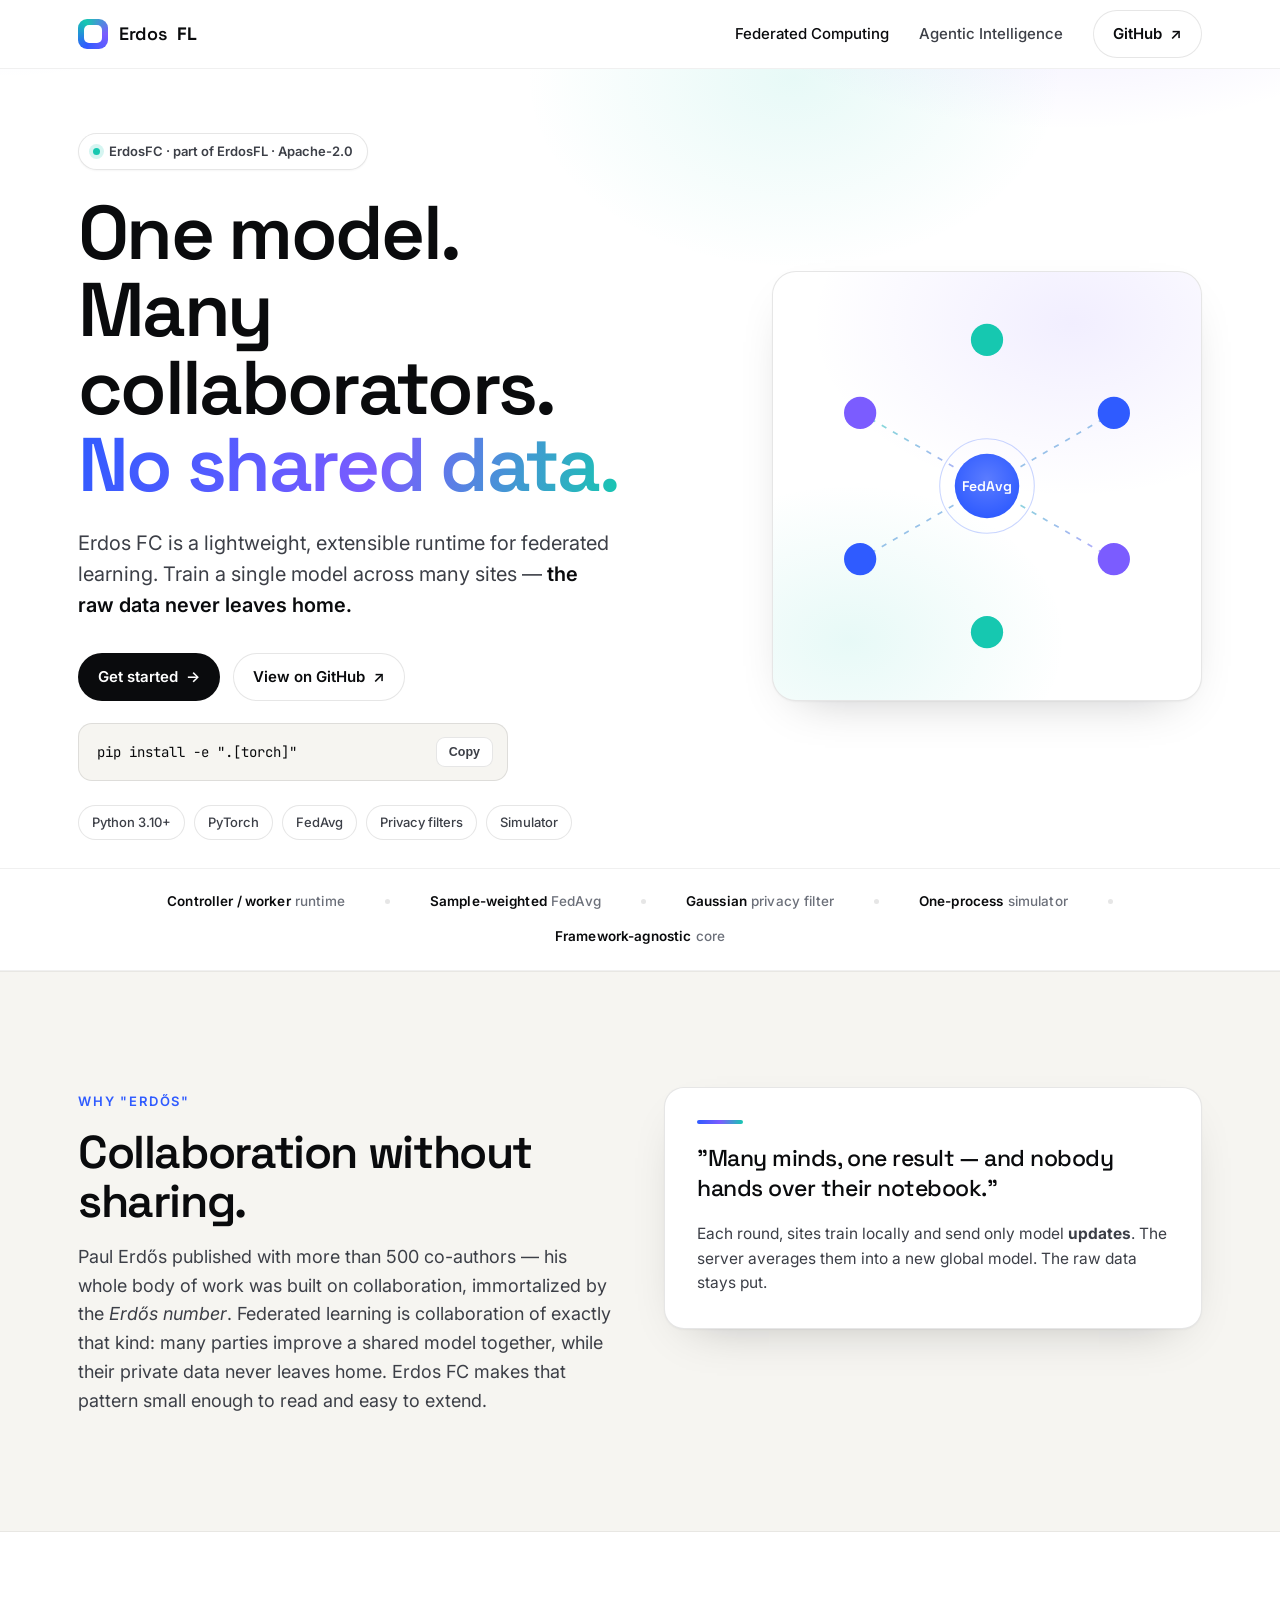
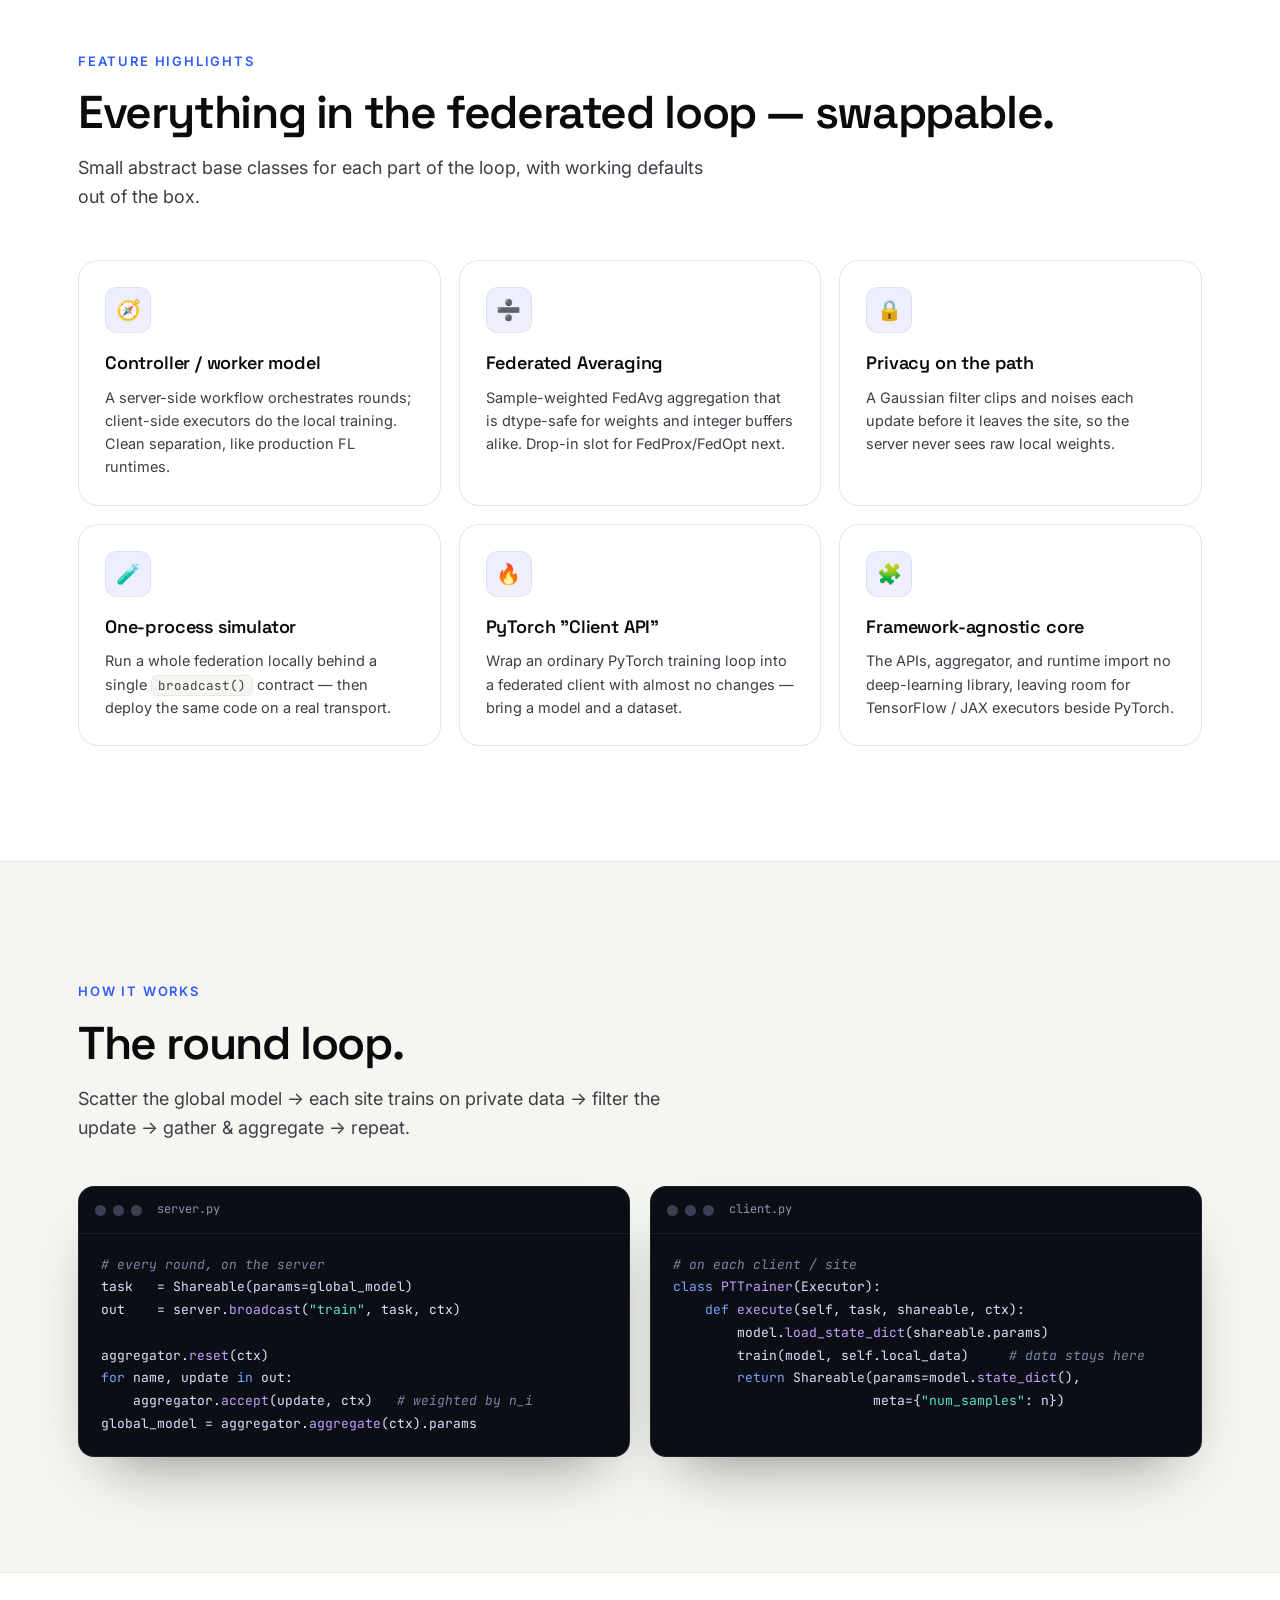
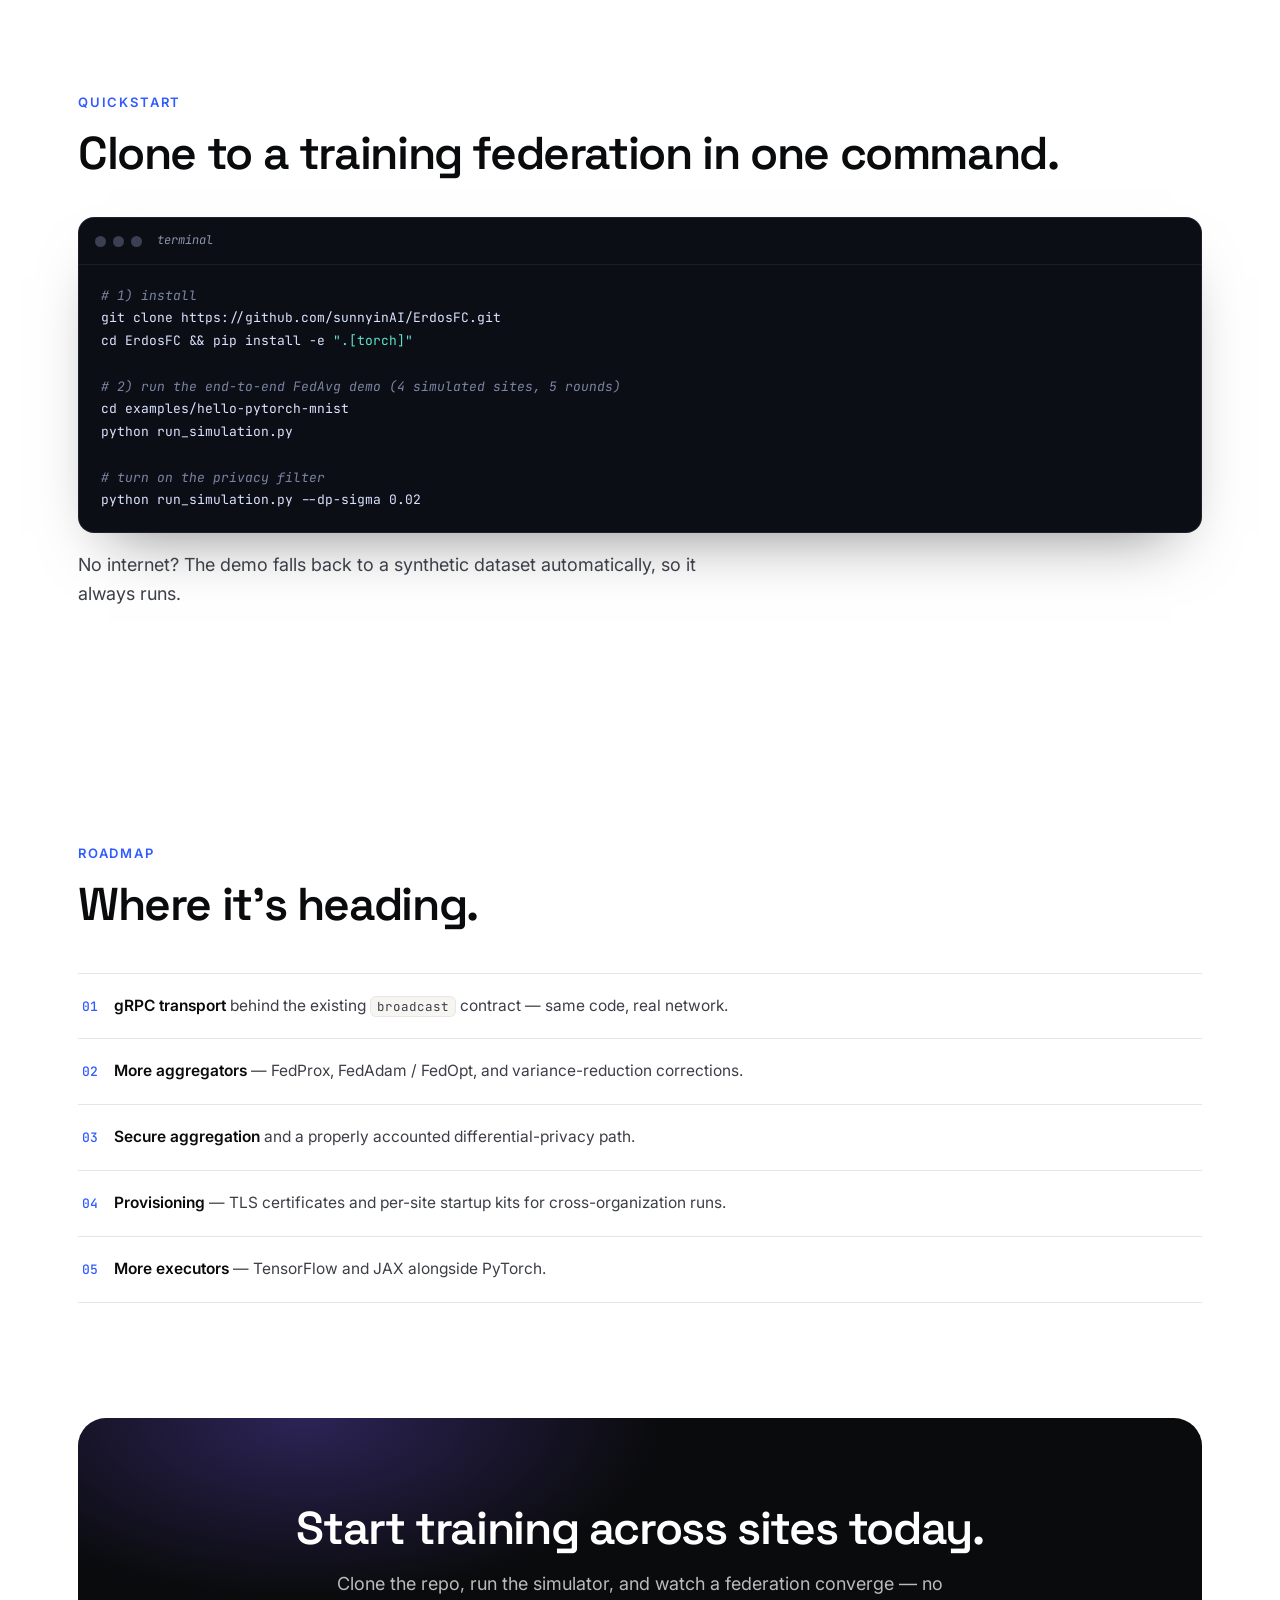
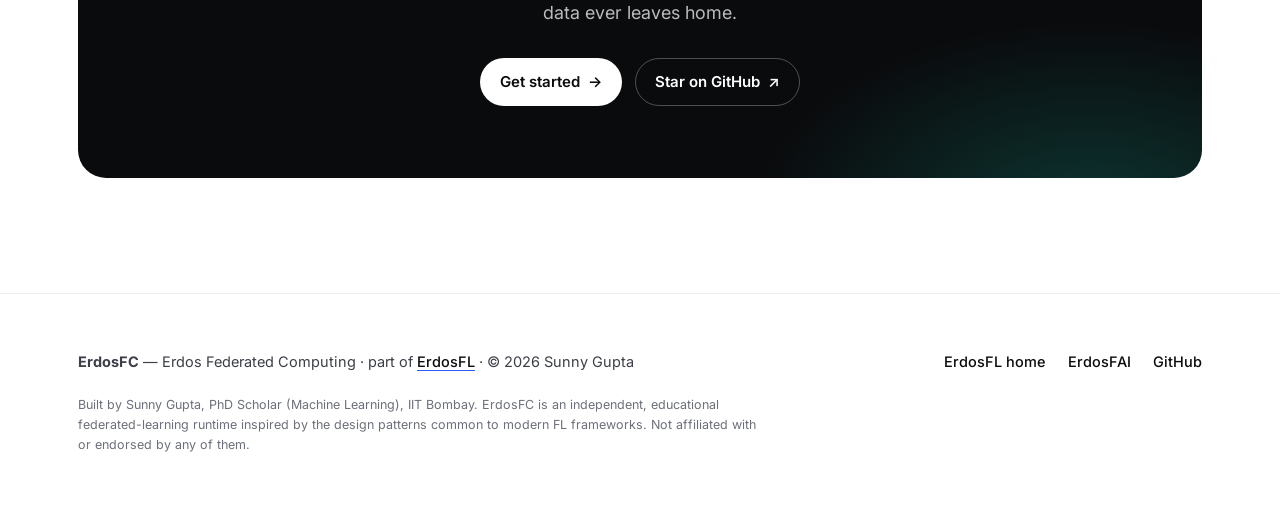
==== commit 4551e3f7: "Unify the sites under one ErdosFL umbrella Restructure the two standalone sites into a single ErdosF" ====
--- a/web/index.html
+++ b/web/index.html
@@ -43,6 +43,7 @@
   .brand b{font-weight:700}
   .nav-links{display:flex;gap:30px;align-items:center;font-size:15px;color:var(--ink2);font-weight:500}
   .nav-links a:not(.btn):hover{color:var(--ink)}
+  .nav-links a.active{color:var(--ink)}
   .btn{display:inline-flex;align-items:center;gap:8px;padding:11px 19px;border-radius:999px;
      font-weight:600;font-size:15px;transition:.18s ease;cursor:pointer;border:1px solid transparent;
      font-family:Inter,sans-serif}
@@ -181,12 +182,10 @@
 <body>
 
 <nav><div class="wrap nav">
-  <a class="brand" href="#top"><span class="mark"></span> Erdos&nbsp;<b>FC</b></a>
+  <a class="brand" href="../"><span class="mark"></span> Erdos<b>FL</b></a>
   <div class="nav-links">
-    <a href="#why">Why Erdős</a>
-    <a href="#features">Features</a>
-    <a href="#how">How it works</a>
-    <a href="#start">Quickstart</a>
+    <a href="../fc/" class="active">Federated Computing</a>
+    <a href="../fai/">Agentic Intelligence</a>
     <a class="btn ghost" href="https://github.com/sunnyinAI/ErdosFC" target="_blank" rel="noopener">GitHub <span class="arr">↗</span></a>
   </div>
 </div></nav>
@@ -194,7 +193,7 @@
 <a id="top"></a>
 <header class="hero"><div class="wrap hero-grid">
   <div>
-    <span class="pill"><span class="d"></span> v0.1.0 · open source · Apache-2.0</span>
+    <span class="pill"><span class="d"></span> ErdosFC · part of ErdosFL · Apache-2.0</span>
     <h1>One model.<br>Many collaborators.<br><span class="grad">No shared data.</span></h1>
     <p class="lede">Erdos&nbsp;FC is a lightweight, extensible runtime for federated learning.
        Train a single model across many sites — <strong>the raw data never leaves home.</strong></p>
@@ -367,16 +366,16 @@
 
 <footer><div class="wrap">
   <div class="foot">
-    <div><strong>Erdos Federated Computing</strong> — © 2026 Sunny Gupta · Apache-2.0</div>
+    <div><strong>ErdosFC</strong> — Erdos Federated Computing · part of <a href="../" style="border-bottom:1px solid var(--g1)">ErdosFL</a> · © 2026 Sunny Gupta</div>
     <div class="foot-links">
-      <a href="https://sunnyinai.github.io" target="_blank" rel="noopener">Portfolio</a>
-      <a href="https://scholar.google.com/citations?user=-I-B6DgAAAAJ&hl=en" target="_blank" rel="noopener">Scholar</a>
-      <a href="https://github.com/sunnyinAI" target="_blank" rel="noopener">GitHub</a>
+      <a href="../">ErdosFL home</a>
+      <a href="../fai/">ErdosFAI</a>
+      <a href="https://github.com/sunnyinAI/ErdosFC" target="_blank" rel="noopener">GitHub</a>
     </div>
   </div>
   <p class="disclaimer">Built by Sunny Gupta, PhD Scholar (Machine Learning), IIT Bombay.
-  Erdos&nbsp;FC is an independent, educational federated-learning runtime inspired by the
-  design patterns common to modern FL frameworks. Not affiliated with or endorsed by NVIDIA.</p>
+  ErdosFC is an independent, educational federated-learning runtime inspired by the
+  design patterns common to modern FL frameworks. Not affiliated with or endorsed by any of them.</p>
 </div></footer>
 
 <script>
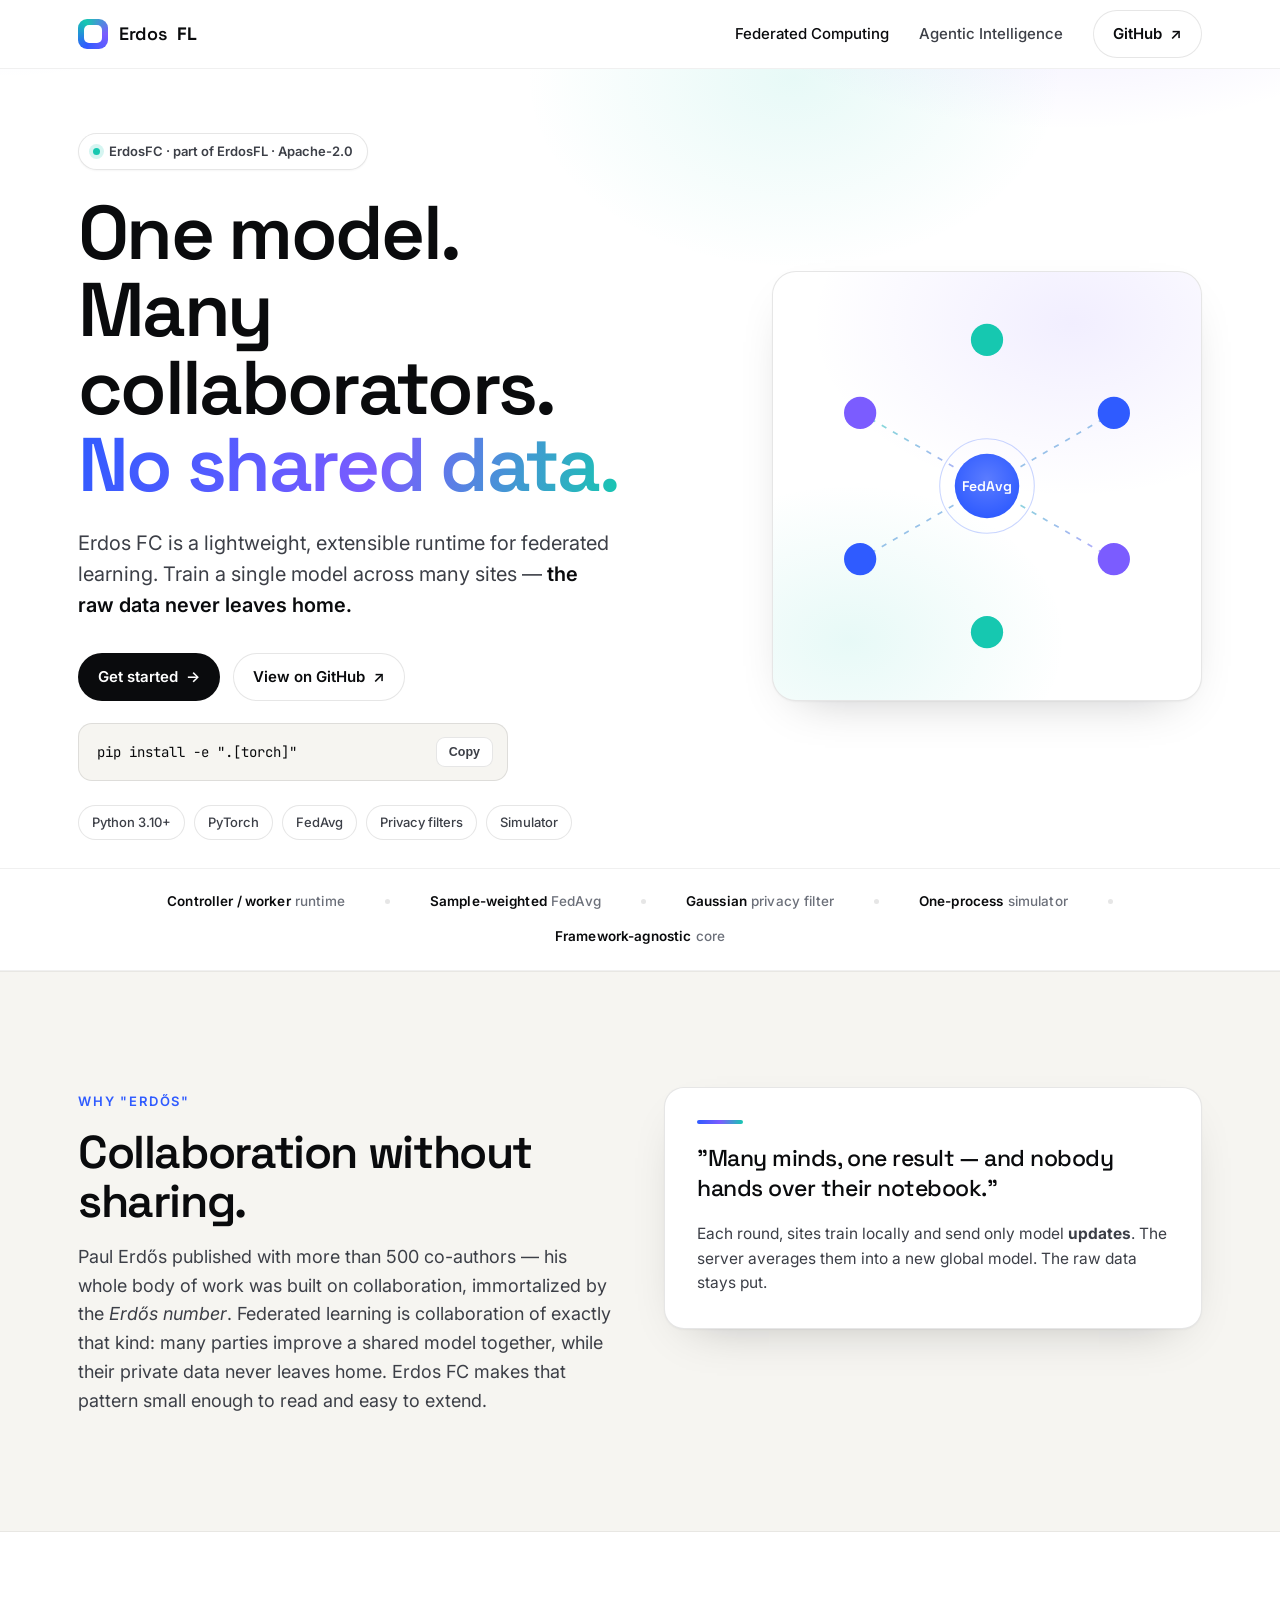
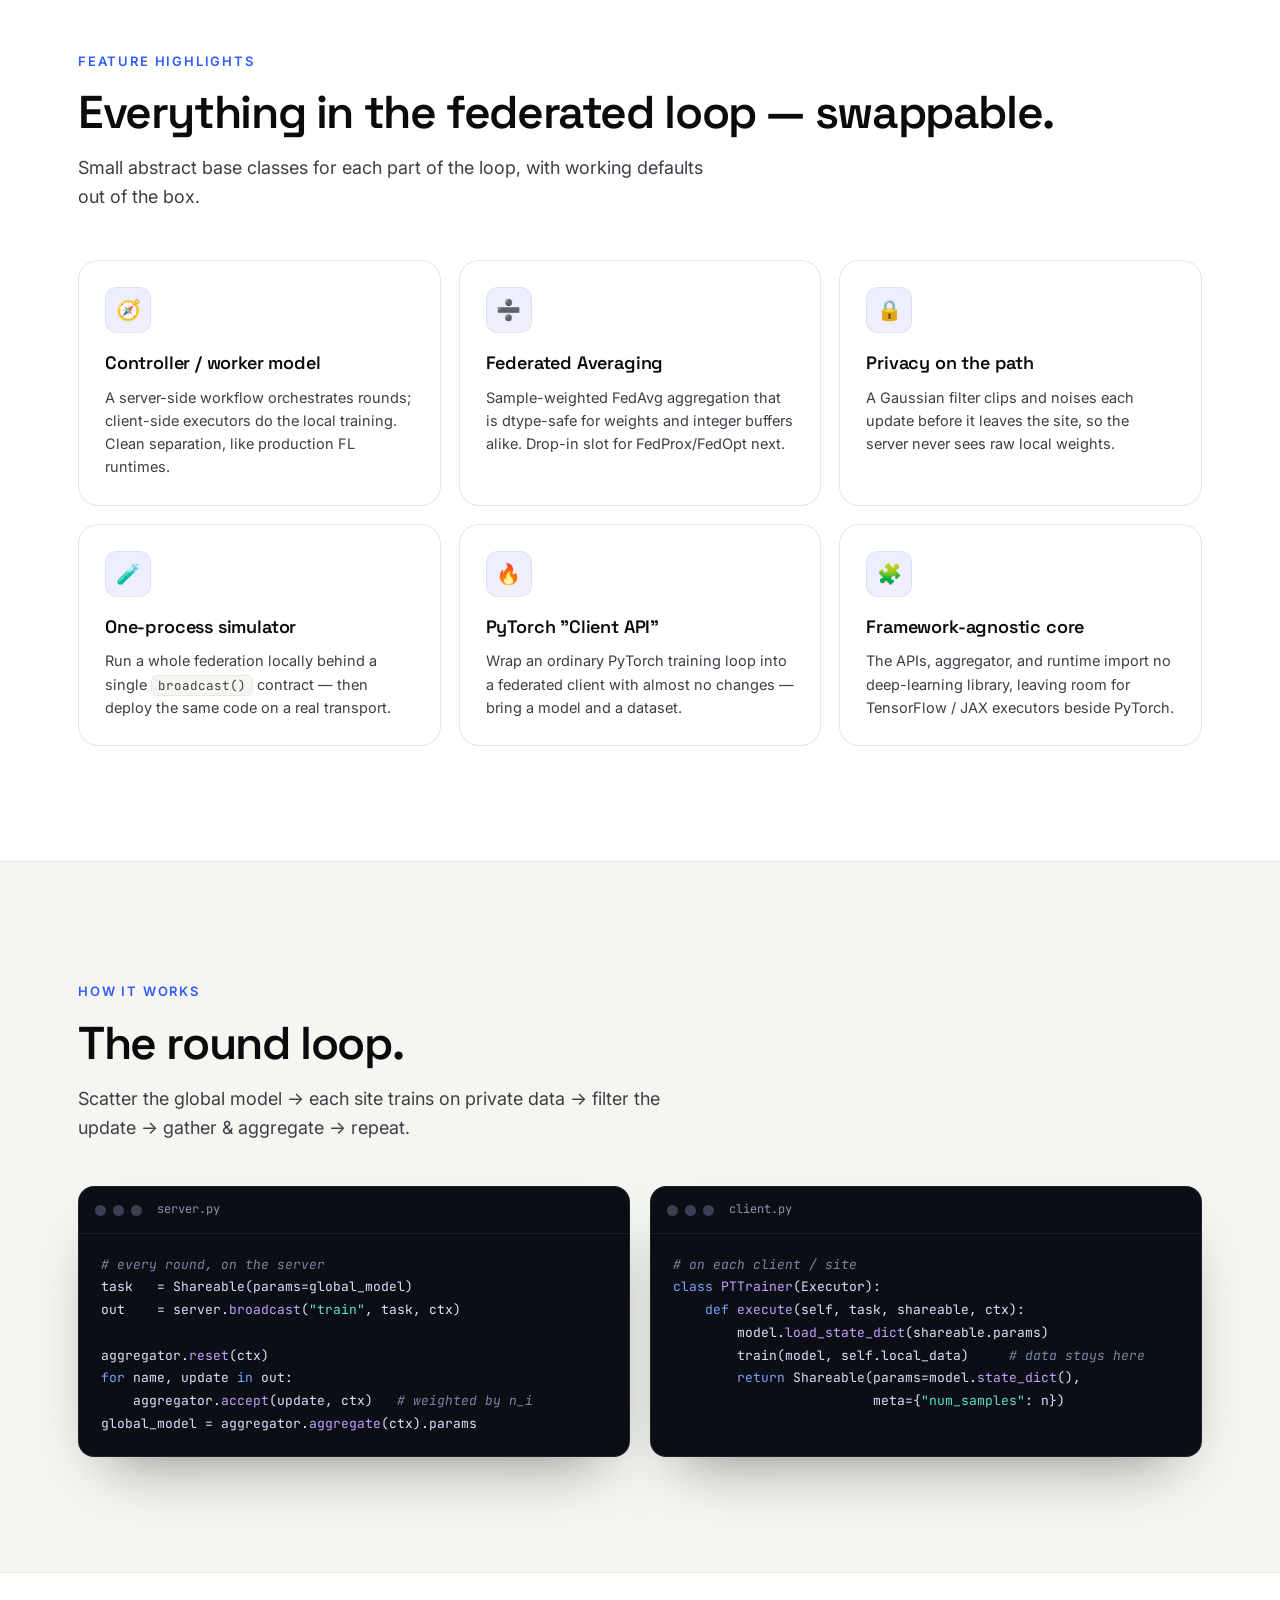
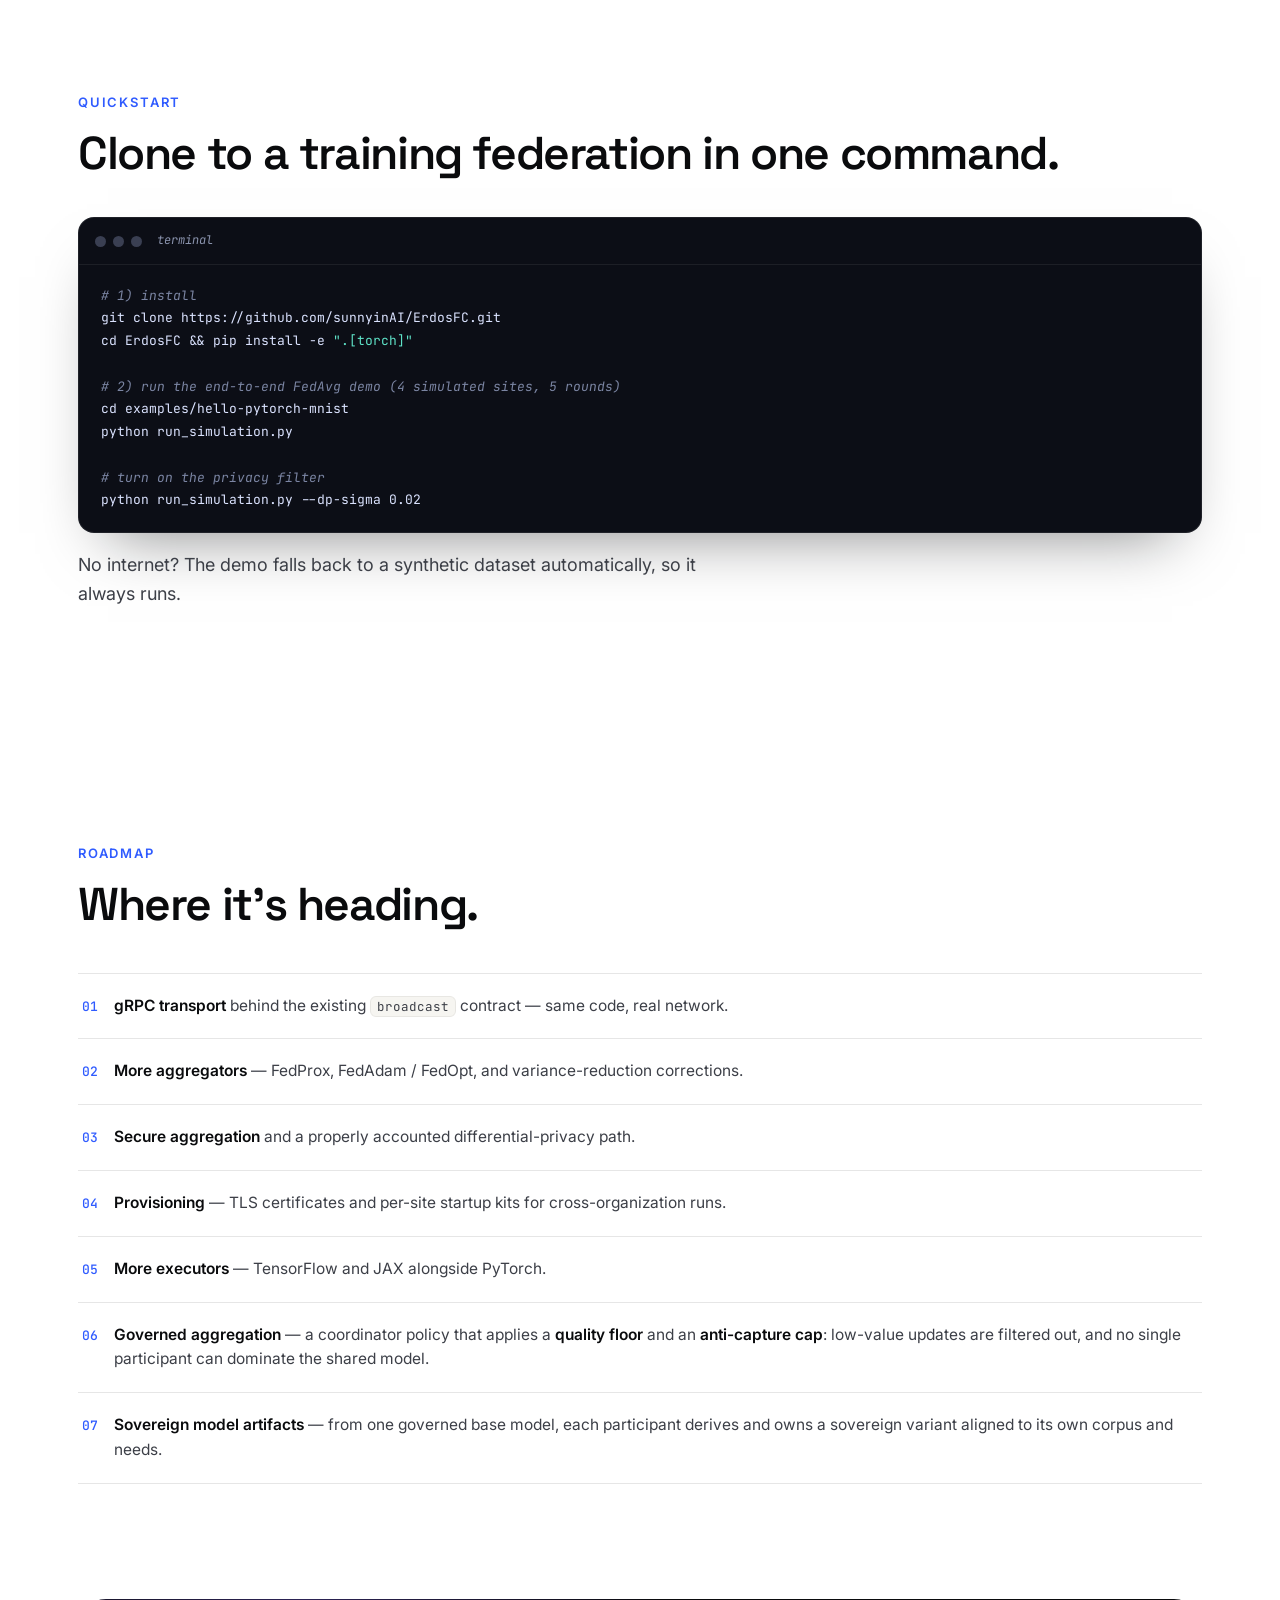
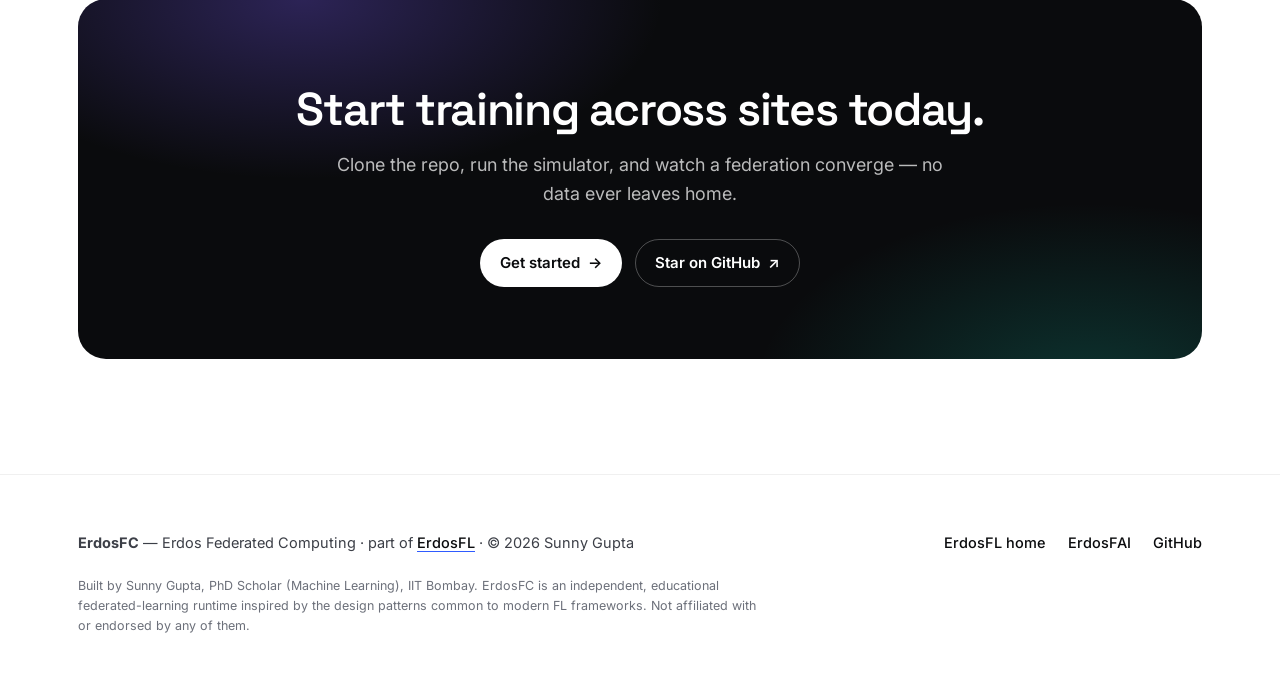
==== commit 41129dce: "ErdosFC: add governed-aggregation + sovereign-artifact roadmap items The new ideas from the Tapestry" ====
--- a/web/index.html
+++ b/web/index.html
@@ -352,6 +352,8 @@
     <li><span class="n">03</span><span><b>Secure aggregation</b> and a properly accounted differential-privacy path.</span></li>
     <li><span class="n">04</span><span><b>Provisioning</b> — TLS certificates and per-site startup kits for cross-organization runs.</span></li>
     <li><span class="n">05</span><span><b>More executors</b> — TensorFlow and JAX alongside PyTorch.</span></li>
+    <li><span class="n">06</span><span><b>Governed aggregation</b> — a coordinator policy that applies a <b>quality floor</b> and an <b>anti-capture cap</b>: low-value updates are filtered out, and no single participant can dominate the shared model.</span></li>
+    <li><span class="n">07</span><span><b>Sovereign model artifacts</b> — from one governed base model, each participant derives and owns a sovereign variant aligned to its own corpus and needs.</span></li>
   </ul>
 </div></section>
 
